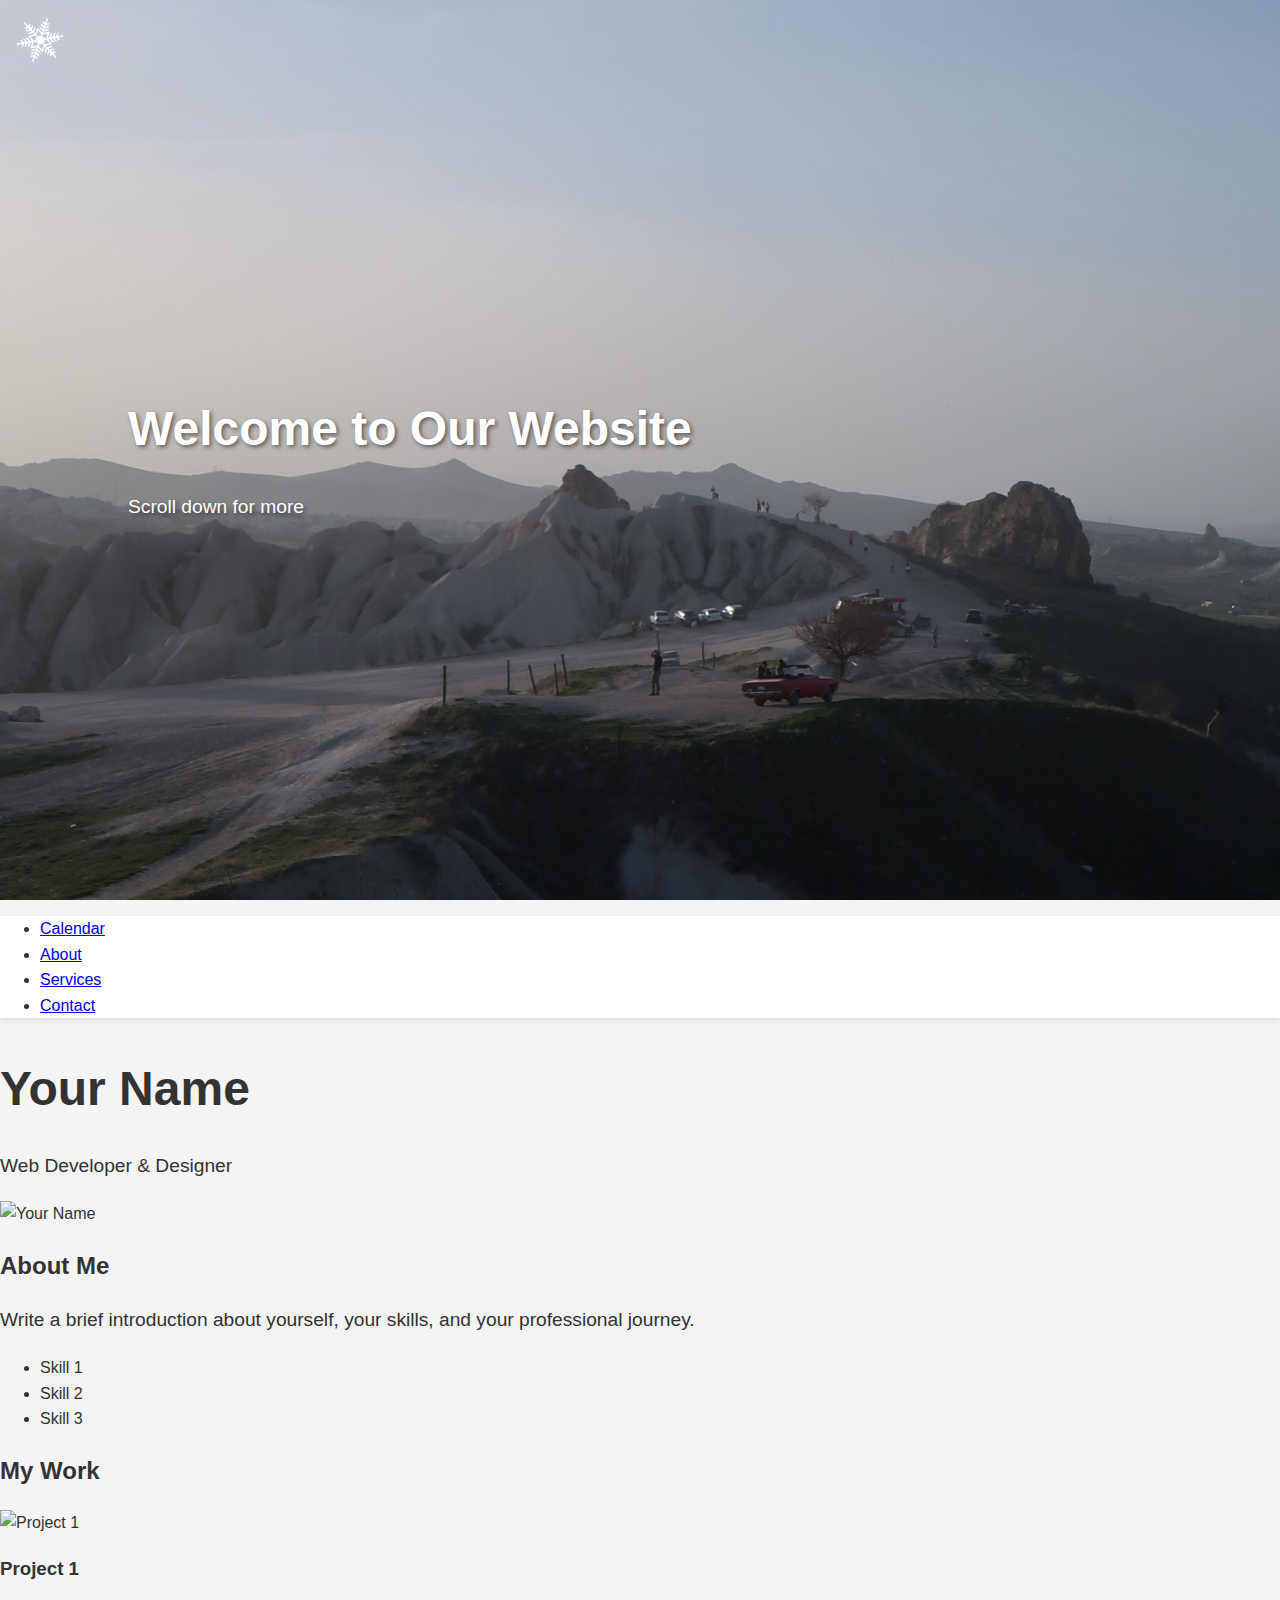
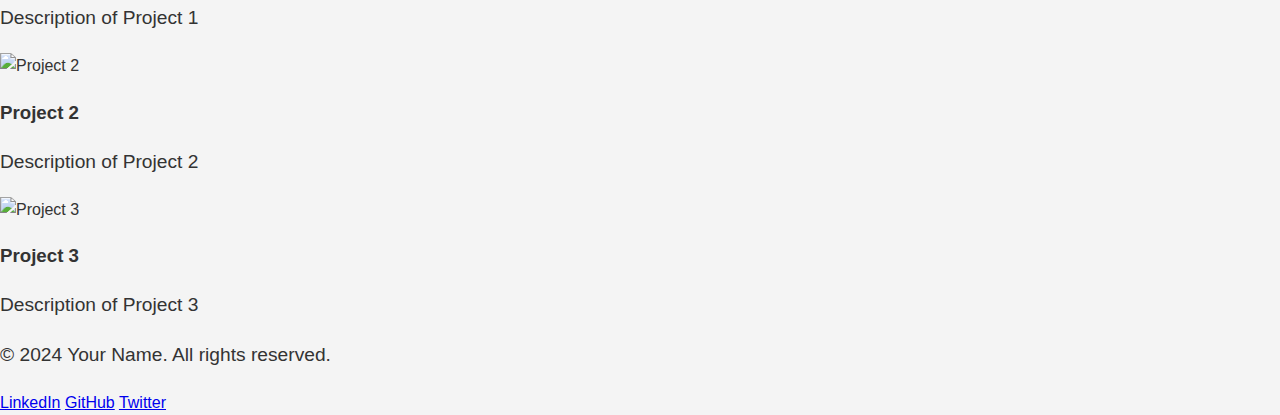
==== index.html @ 39140ca1 "Removing contact from index.html" ====
<!DOCTYPE html>
<html lang="en">
<head>
    <meta charset="UTF-8">
    <meta name="viewport" content="width=device-width, initial-scale=1.0">
    <link rel='stylesheet' href='portfolio.css'>
   
</head>
<body>

    <div class="parallax">
        <div class="title">
            <img src="IMG_2179.jpg" alt="Your Name">

            <div class="text-overlay">
                <h1>Welcome to Our Website</h1>
                <p>Scroll down for more</p>
            </div>
        </div>
    </div>
    <header>
        <div class="menu" id="menuToggle">
            <img src="newsnowflake.png" alt="Menu">
        </div>
        <nav class="nav-menu" id="navMenu">
            <ul>
                <li><a href="#calendar">Calendar</a></li>
                <li><a href="#about">About</a></li>
                <li><a href="#services">Services</a></li>
                <li><a href="#contact">Contact</a></li>
            </ul>
        </nav>
    </header>

    <main>
        <section id="home">
            <h1>Your Name</h1>
            <p>Web Developer & Designer</p>
            <img src="your-image.jpg" alt="Your Name">
        </section>

        <section id="about">
            <h2>About Me</h2>
            <p>Write a brief introduction about yourself, your skills, and your professional journey.</p>
            <ul>
                <li>Skill 1</li>
                <li>Skill 2</li>
                <li>Skill 3</li>
            </ul>
        </section>

        <section id="portfolio">
            <h2>My Work</h2>
            <div class="project">
                <img src="project1.jpg" alt="Project 1">
                <h3>Project 1</h3>
                <p>Description of Project 1</p>
            </div>
            <div class="project">
                <img src="project2.jpg" alt="Project 2">
                <h3>Project 2</h3>
                <p>Description of Project 2</p>
            </div>
            <div class="project">
                <img src="project3.jpg" alt="Project 3">
                <h3>Project 3</h3>
                <p>Description of Project 3</p>
            </div>
        </section>

       
    </main>

    <footer>
        <p>&copy; 2024 Your Name. All rights reserved.</p>
        <div class="social-links">
            <a href="#" target="_blank">LinkedIn</a>
            <a href="#" target="_blank">GitHub</a>
            <a href="#" target="_blank">Twitter</a>
        </div>
    </footer>

    <script>
      <script src="./portfolio.js"></script>
    </script>
</body>
</html>
---- portfolio.css ----
body {
    font-family: 'Raleway', sans-serif;
    line-height: 1.6;
    color: #333;
    background-color: #f4f4f4;
}

body, html {
    height: 100%;
    margin: 0;
    font-family: Arial, sans-serif;
}
{
    box-sizing: border-box;
}

.parallax {
    height: 100vh;
    overflow: hidden;
    position: relative;
}

.title {
    position: relative;
    height: 100%;
    width: 100%;
}

.title img {
    width: 100%;
    height: 100%;
    object-fit: cover;
    position: absolute;
    top: 0;
    left: 0;
}

.text-overlay {
    position: absolute;
    top: 50%;
    left: 10%;
    transform: translateY(-50%);
    color: white;
    text-shadow: 2px 2px 4px rgba(0,0,0,0.5);
    z-index: 1;
}

h1 {
    font-size: 3em;
    margin-bottom: 0.5em;
}

p {
    font-size: 1.2em;
}

.content {
    height: 1000px;
    background-color: #f4f4f4;
    padding: 20px;
}
.container {
    max-width: 1200px;
    margin: 0 auto;
    padding: 0 10px;
}

header {
    background-color: #fff;
    box-shadow: 0 2px 5px rgba(0,0,0,0.1);
}

.menu {
    width: 24px;
    height: 24px;
    position: absolute;
    top: 10px;
    left: 10px;  /* Change right: 10px to left: 10px */
    transition: transform 0.3s ease;
    cursor: pointer;
    z-index: 1001;
}


.menu:hover {
    transform: rotate(20deg);  /* Fixed syntax error */
}

.menu img {
    width: 60px;        /* Fixed from 1000% to 100% */
    height: 60px;       /* Fixed from 90px to 100% */
    object-fit: contain;
}

nav-menu {
    position: fixed;
    top: 0;
    width: 100%;
    left: -100%;
    
    height: 100vh;
    background-color: rgba(51, 51, 51, 0.9);
    transition: left 0.3s ease-in-out;
    z-index: 1000;


nav-menu.active {
    left: 0;  /* Change right: 0 to left: 0 */
}


.nav-menu ul {
    padding: 50px 0 0 0;
    list-style: none;
    margin: 0;
}

.nav-menu ul li {
    padding: 10px 40px;
}

.nav-menu ul li a {
    color: white;
    text-decoration: none;
    font-size: 18px;
}

.hero {
    text-align: center;
    padding: 50px 0;
}

.portfolio-grid {
    display: grid;
    grid-template-columns: 1fr;
    gap: 10px;
}

.portfolio-item img {
    width: 100%;
    height: auto;
}

@media screen and (min-width: 769px) and (max-width: 1024px) {
    h1 {
        font-size: 2em;
    }

    .portfolio-grid {
        grid-template-columns: repeat(2, 1fr);
    }

    .text-overlay {
        left: 5%;
         width: 90%;
        text-align: center;
    }
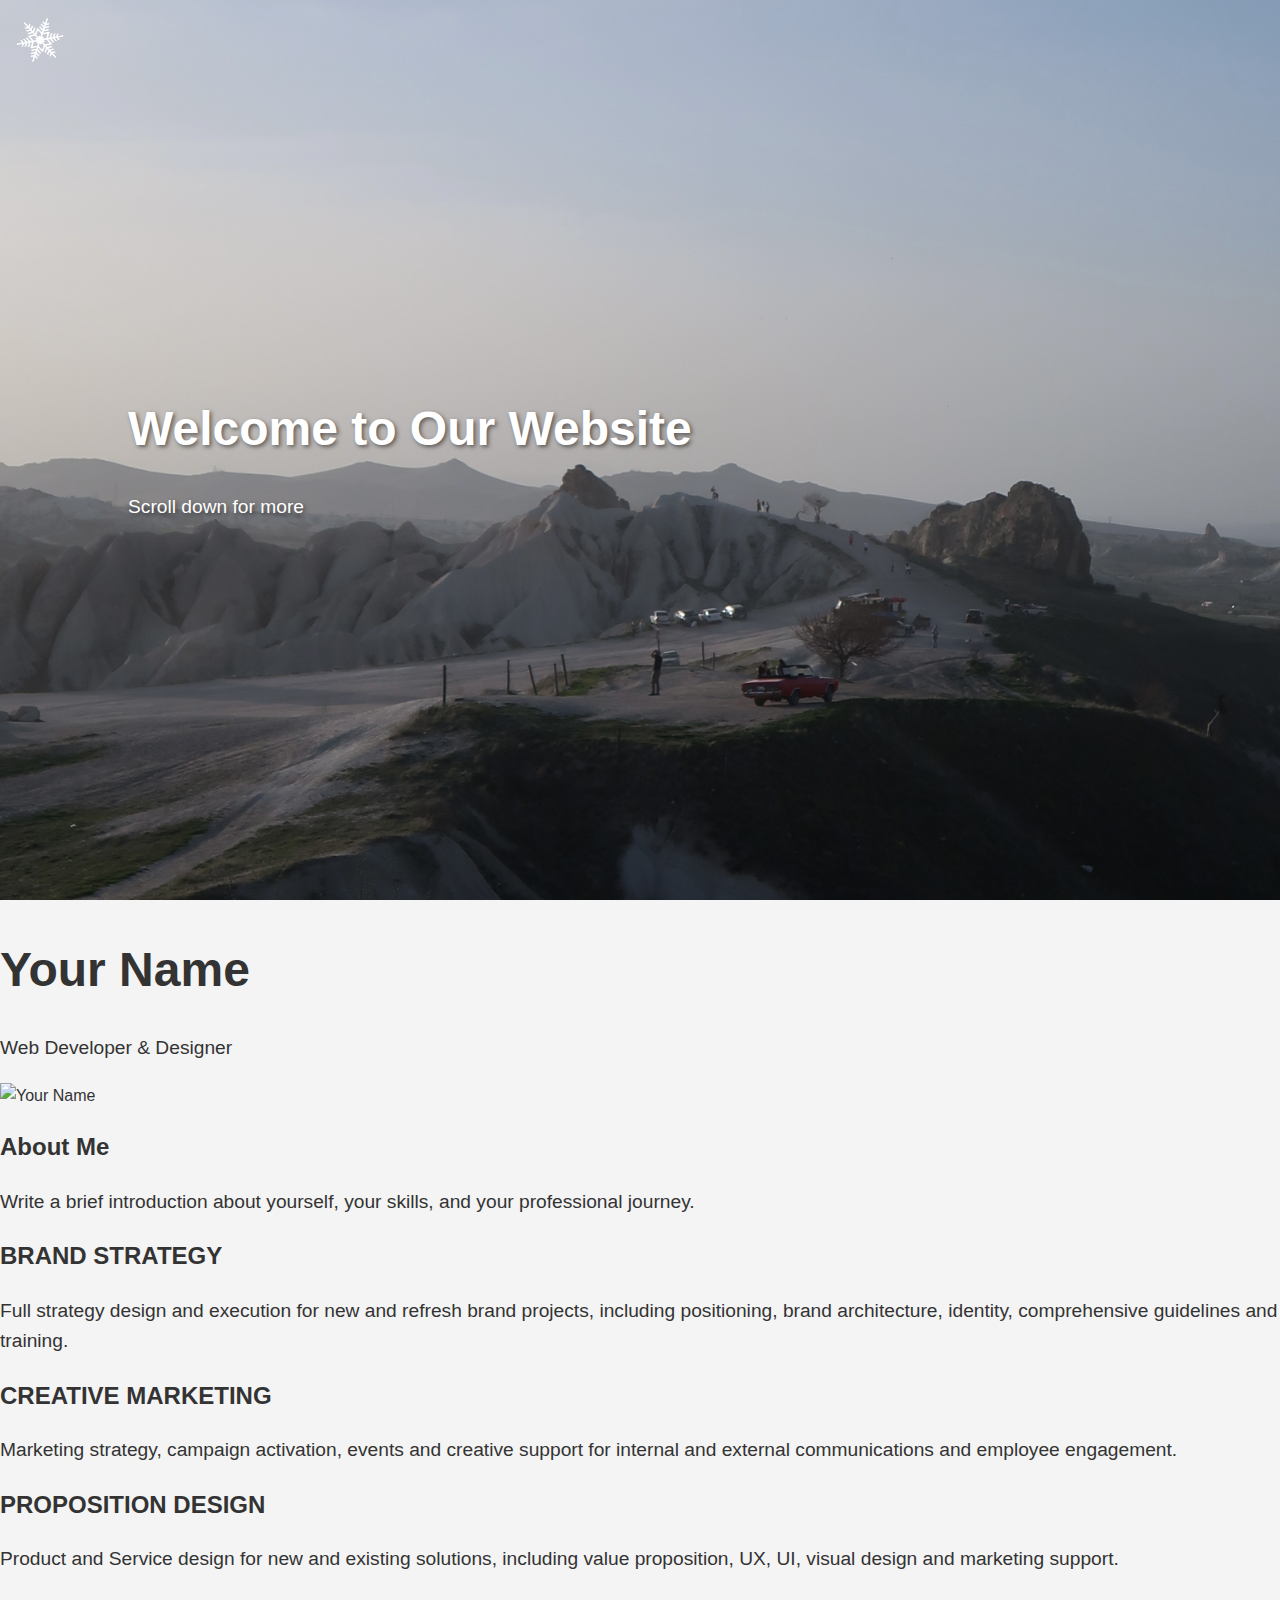
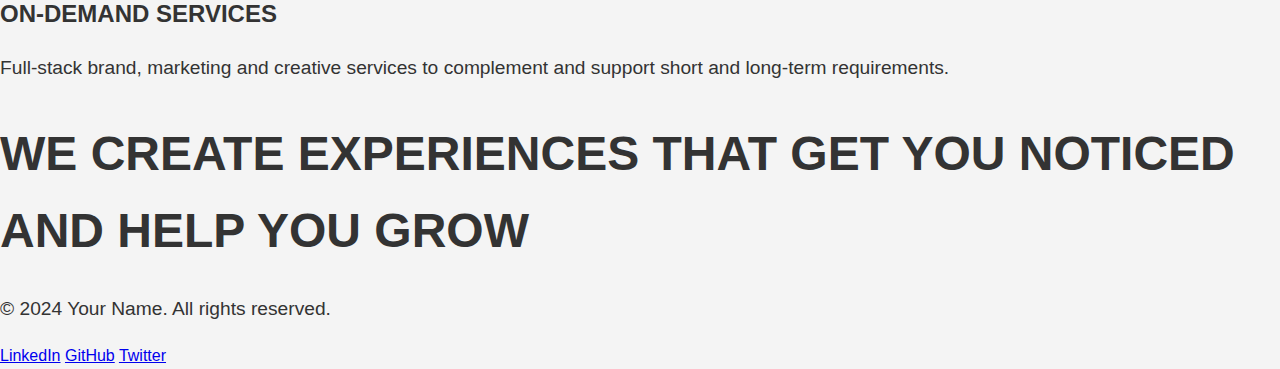
==== commit 24ab5dbe: "Update index.html" ====
--- a/index.html
+++ b/index.html
@@ -19,7 +19,7 @@
         </div>
     </div>
     <header>
-        <div class="menu" id="menuToggle">
+       <div class="menu" id="menuToggle">
             <img src="newsnowflake.png" alt="Menu">
         </div>
         <nav class="nav-menu" id="navMenu">
@@ -42,31 +42,40 @@
         <section id="about">
             <h2>About Me</h2>
             <p>Write a brief introduction about yourself, your skills, and your professional journey.</p>
-            <ul>
-                <li>Skill 1</li>
-                <li>Skill 2</li>
-                <li>Skill 3</li>
-            </ul>
-        </section>
+         </section>
 
-        <section id="portfolio">
-            <h2>My Work</h2>
-            <div class="project">
-                <img src="project1.jpg" alt="Project 1">
-                <h3>Project 1</h3>
-                <p>Description of Project 1</p>
-            </div>
-            <div class="project">
-                <img src="project2.jpg" alt="Project 2">
-                <h3>Project 2</h3>
-                <p>Description of Project 2</p>
-            </div>
-            <div class="project">
-                <img src="project3.jpg" alt="Project 3">
-                <h3>Project 3</h3>
-                <p>Description of Project 3</p>
-            </div>
-        </section>
+        
+        
+        
+        
+        <!-- Services Section -->
+<section class="services-container">
+    <div class="service">
+        <h2>BRAND STRATEGY</h2>
+        <p>Full strategy design and execution for new and refresh brand projects, including positioning, brand architecture, identity, comprehensive guidelines and training.</p>
+    </div>
+
+    <div class="service">
+        <h2>CREATIVE MARKETING</h2>
+        <p>Marketing strategy, campaign activation, events and creative support for internal and external communications and employee engagement.</p>
+    </div>
+
+    <div class="service">
+        <h2>PROPOSITION DESIGN</h2>
+        <p>Product and Service design for new and existing solutions, including value proposition, UX, UI, visual design and marketing support.</p>
+    </div>
+
+    <div class="service">
+        <h2>ON-DEMAND SERVICES</h2>
+        <p>Full-stack brand, marketing and creative services to complement and support short and long-term requirements.</p>
+    </div>
+</section>
+
+<!-- Tagline Section -->
+<section class="tagline">
+    <h1>WE CREATE EXPERIENCES THAT GET YOU NOTICED AND HELP YOU GROW</h1>
+</section>
+
 
        
     </main>
@@ -80,8 +89,8 @@
         </div>
     </footer>
 
-    <script>
+  
       <script src="./portfolio.js"></script>
-    </script>
+  
 </body>
 </html>
--- a/portfolio.css
+++ b/portfolio.css
@@ -56,7 +56,7 @@
 
 .content {
     height: 1000px;
-    background-color: #f4f4f4;
+    -color: #f4f4f4;
     padding: 20px;
 }
 .container {
@@ -66,21 +66,21 @@
 }
 
 header {
-    background-color: #fff;
+    -color: #fff;
     box-shadow: 0 2px 5px rgba(0,0,0,0.1);
 }
+
 
 .menu {
     width: 24px;
     height: 24px;
     position: absolute;
     top: 10px;
-    left: 10px;  /* Change right: 10px to left: 10px */
+    left: 10px;  /* Change from right: 10px to left: 10px */
     transition: transform 0.3s ease;
     cursor: pointer;
     z-index: 1001;
 }
-
 
 .menu:hover {
     transform: rotate(20deg);  /* Fixed syntax error */
@@ -92,35 +92,40 @@
     object-fit: contain;
 }
 
-nav-menu {
+
+.nav-menu {
     position: fixed;
     top: 0;
-    width: 100%;
-    left: -100%;
-    
+    left: -300px;  /* Change from right: -300px to left: -300px */
+    width: 300px;
     height: 100vh;
-    background-color: rgba(51, 51, 51, 0.9);
-    transition: left 0.3s ease-in-out;
+    background-color: rgba(251, 251, 251, 0.506);
+    transition: left 0.3s ease-in-out;  /* Change from right to left */
     z-index: 1000;
-
-
-nav-menu.active {
-    left: 0;  /* Change right: 0 to left: 0 */
-}
+}
+
+.nav-menu.active {
+    left: 0;  /* Change from right: 0 to left: 0 */
+}
+
+
 
 
 .nav-menu ul {
     padding: 50px 0 0 0;
     list-style: none;
-    margin: 0;
 }
 
 .nav-menu ul li {
-    padding: 10px 40px;
+    padding: 20px 40px;
 }
 
 .nav-menu ul li a {
-    color: white;
+    font-family:'Trebuchet MS', 'Lucida Sans Unicode', 'Lucida Grande', 'Lucida Sans', Arial, sans-serif;
+    font-size: xx-large;
+    font-stretch: expanded;
+    font-weight: bold;
+    color: rgb(87, 85, 85);
     text-decoration: none;
     font-size: 18px;
 }
@@ -155,3 +160,93 @@
          width: 90%;
         text-align: center;
     }
+
+
+
+    
+
+
+
+#contact {
+    background-color: #f4f4f4;
+    padding: 50px;
+    text-align: center;
+    font-family: Verdana;
+}
+
+#contact h2 {
+    color: #827070;
+    font-family: Verdana;
+    font-size: 2.5em;
+    margin-bottom: 20px;
+}
+
+#contactForm {
+    font-family: Verdana;
+    max-width: 600px;
+    margin: 0 auto;
+    display: flex;
+    flex-direction: column;
+    gap: 15px;
+}
+
+#contactForm label {
+    font-size: 1.2em;
+    text-align: left;
+    font-family: Verdana;
+}
+
+#contactForm input, #contactForm textarea {
+    font-family: Verdana;
+    padding: 10px;
+    font-size: 1em;
+    border: 1px solid #ccc;
+    border-radius: 5px;
+    width: 100%;
+}
+
+#contactForm button {
+    padding: 15px;
+    font-size: 1.2em;
+    font-family: Verdana;
+    background-color: #bcb2b2;
+    color: white;
+    border: none;
+    border-radius: 200px;
+    cursor: pointer;
+    transition: background-color 0.3s ease;
+}
+
+#contactForm button:hover {
+    background-color: #555;
+    font-family: Verdana;
+}
+
+@media screen and (max-width: 768px) {
+    #contact {
+        padding: 30px;
+    }
+
+    #contact h2 {
+        font-size: 2em;
+    }
+
+    #contactForm {
+        gap: 10px;
+    }
+
+    #contactForm label {
+        font-size: 1em;
+    }
+
+    #contactForm input, #contactForm textarea {
+        font-size: 0.9em;
+    }
+
+    #contactForm button {
+        font-size: 1em;
+        padding: 10px;
+    }
+
+    
+
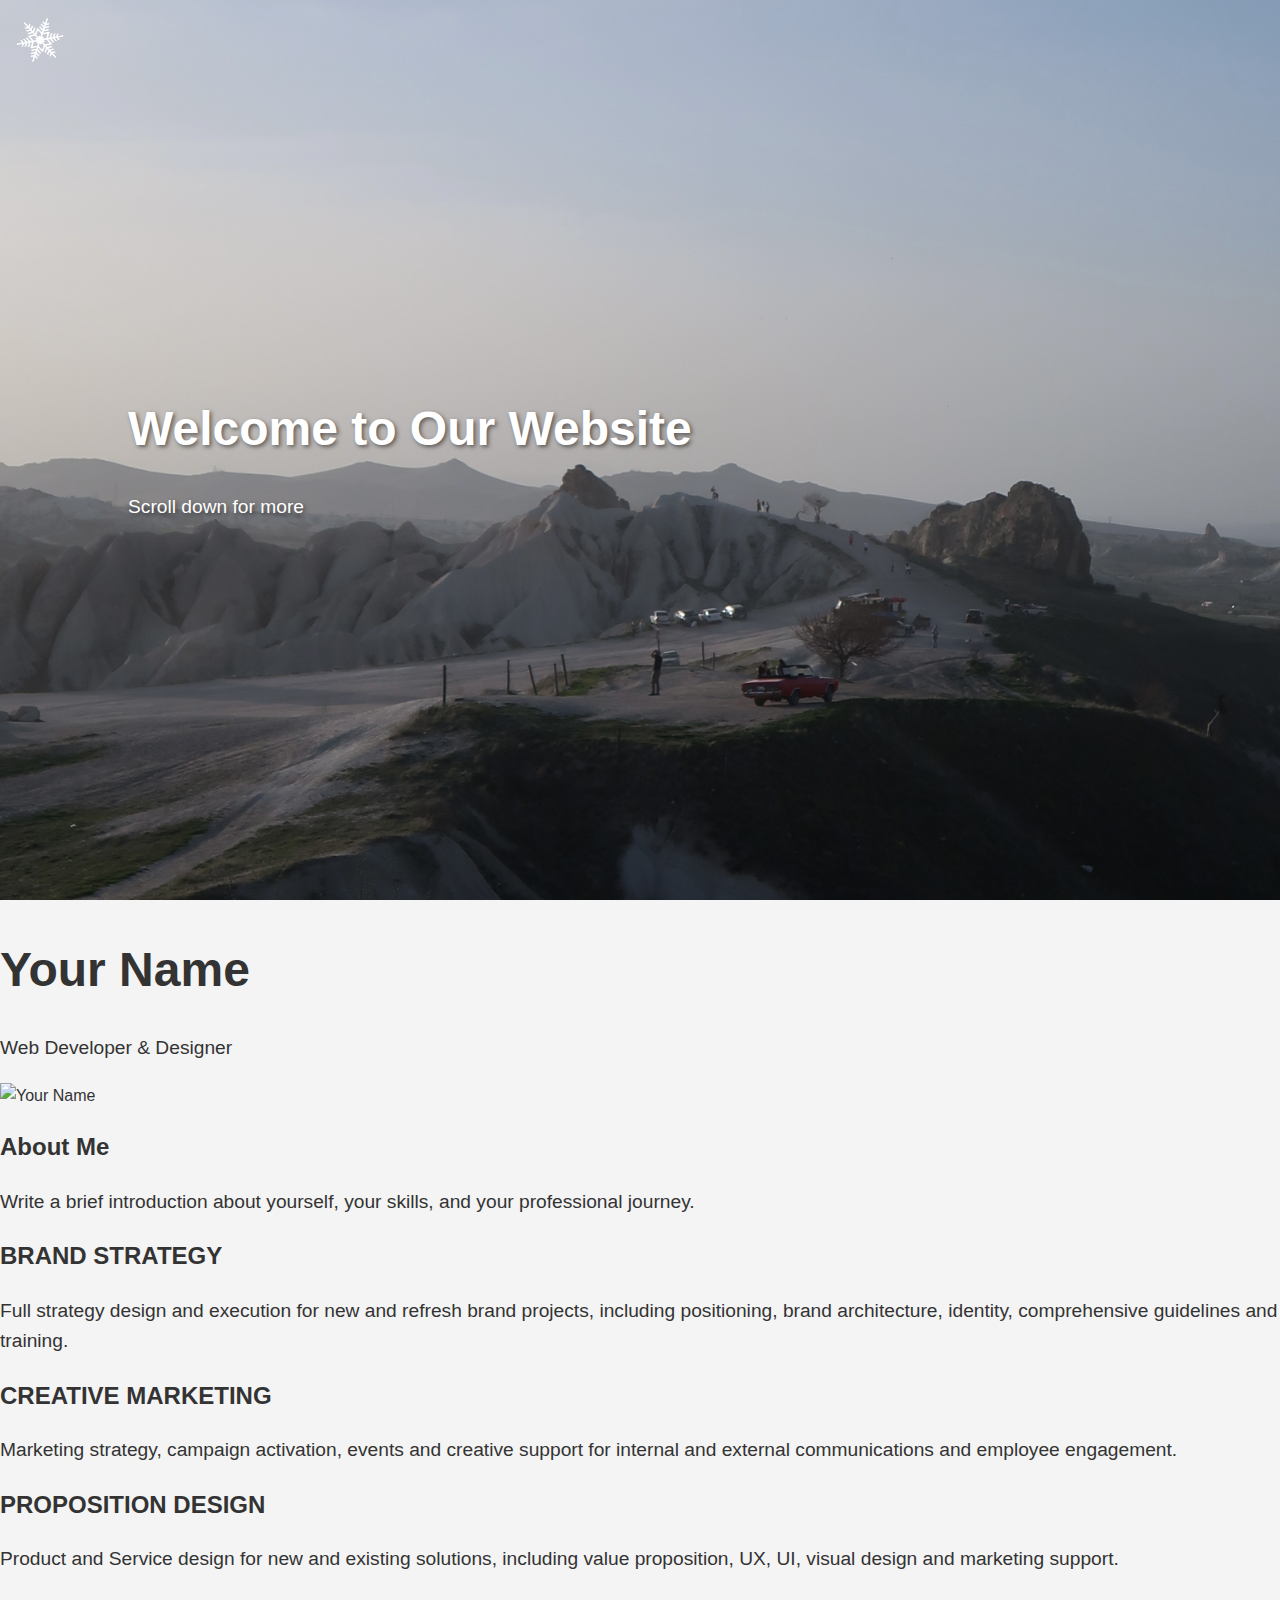
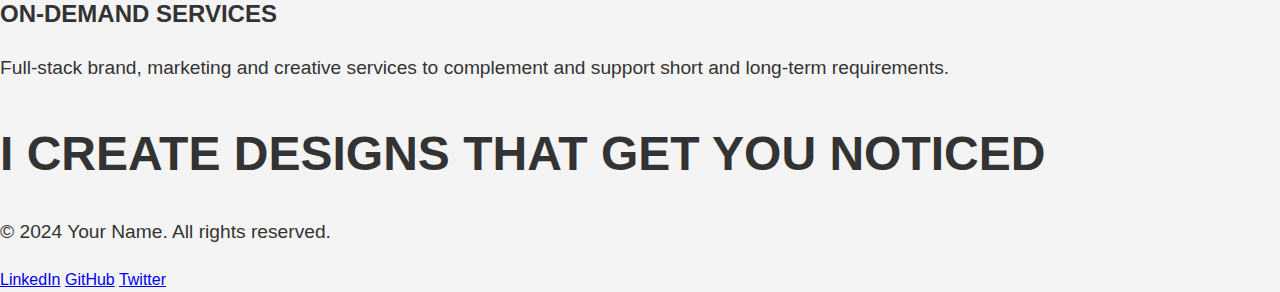
==== commit 80f29402: "Update tagline.html" ====
--- a/index.html
+++ b/index.html
@@ -73,7 +73,7 @@
 
 <!-- Tagline Section -->
 <section class="tagline">
-    <h1>WE CREATE EXPERIENCES THAT GET YOU NOTICED AND HELP YOU GROW</h1>
+    <h1>I CREATE DESIGNS THAT GET YOU NOTICED</h1>
 </section>
 
 
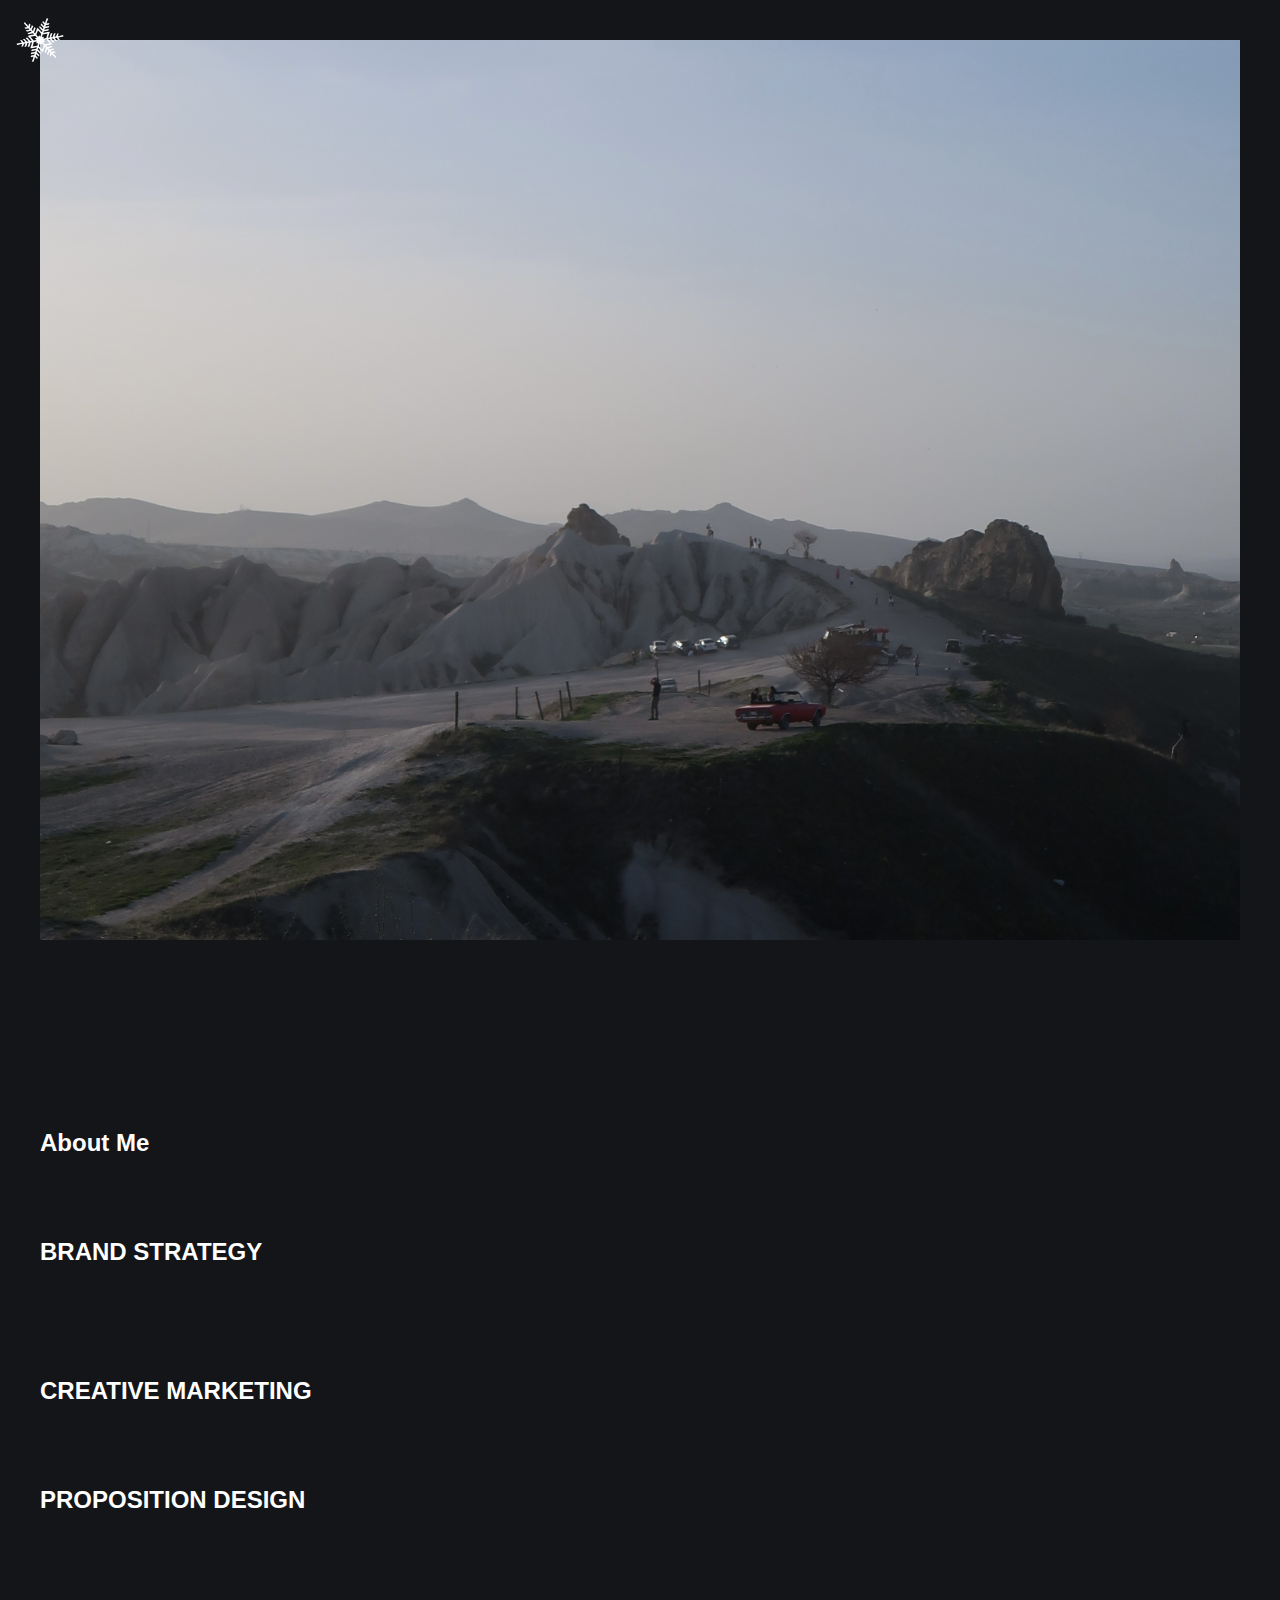
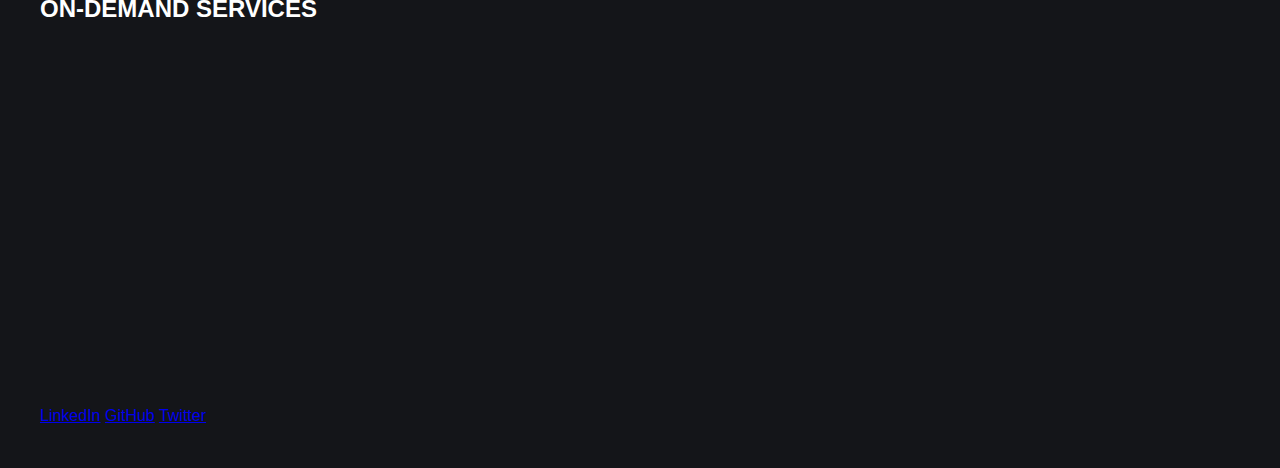
==== commit 49aac319: "Update index.html" ====
--- a/index.html
+++ b/index.html
@@ -13,8 +13,8 @@
             <img src="IMG_2179.jpg" alt="Your Name">
 
             <div class="text-overlay">
-                <h1>Welcome to Our Website</h1>
-                <p>Scroll down for more</p>
+                <h1>Welcome to my Portfolio</h1>
+               
             </div>
         </div>
     </div>
@@ -35,8 +35,7 @@
     <main>
         <section id="home">
             <h1>Your Name</h1>
-            <p>Web Developer & Designer</p>
-            <img src="your-image.jpg" alt="Your Name">
+            <p>Aspiring Web Developer & Designer</p>
         </section>
 
         <section id="about">
@@ -72,9 +71,14 @@
 </section>
 
 <!-- Tagline Section -->
+
+<br>
+<br>
 <section class="tagline">
     <h1>I CREATE DESIGNS THAT GET YOU NOTICED</h1>
 </section>
+<br>
+<br>
 
 
        
--- a/portfolio.css
+++ b/portfolio.css
@@ -1,30 +1,41 @@
 body {
     font-family: 'Raleway', sans-serif;
     line-height: 1.6;
-    color: #333;
-    background-color: #f4f4f4;
-}
-
-body, html {
-    height: 100%;
-    margin: 0;
-    font-family: Arial, sans-serif;
-}
-{
+    color: #ffffff;
+    background-color: #141519;
+    margin: 40px;
+    padding: 0;
+}
+
+
+html {
+  
+        scroll-behavior: smooth;
+}
+* {
     box-sizing: border-box;
 }
+
 
 .parallax {
     height: 100vh;
     overflow: hidden;
     position: relative;
+    background-attachment: fixed;
+    background-position: center;
+    background-repeat: no-repeat;
+    background-size: cover;
 }
 
 .title {
     position: relative;
     height: 100%;
     width: 100%;
-}
+    display: flex;
+    align-items: center;
+    justify-content: center;
+}
+
 
 .title img {
     width: 100%;
@@ -48,15 +59,64 @@
 h1 {
     font-size: 3em;
     margin-bottom: 0.5em;
-}
+    animation: slideIn 1s ease-out;
+    opacity: 0;
+  transform: translateX(-100%);
+  transition: opacity 1s ease-out, transform 1s ease-out;
+}
+
 
 p {
     font-size: 1.2em;
-}
+    animation: fadeIn 1.5s ease-in;
+    opacity: 0;
+  transform: translateX(-100%);
+  transition: opacity 1s ease-out, transform 1s ease-out;
+}
+
+h1.animate, p.animate {
+    opacity: 1;
+    transform: translateX(0);
+  }
+  
+
+
+.tagline:hover {
+    animation: wiggle 0.5s ease-in-out infinite;
+  }
+  
+  @keyframes wiggle {
+    0%, 100% { transform: rotate(0deg); }
+    25% { transform: rotate(5deg); }
+    75% { transform: rotate(-5deg); }
+  }
+  
+@keyframes slideIn {
+    0% {
+      transform: translateX(-100%);
+      opacity: 0;
+    }
+    100% {
+      transform: translateX(0);
+      opacity: 1;
+    }
+  }
+  
+  @keyframes fadeIn {
+    0% {
+      opacity: 0;
+    }
+    100% {
+      opacity: 1;
+    }
+  }
+
+  
 
 .content {
     height: 1000px;
-    -color: #f4f4f4;
+    background-color: #f4f4f4;
+
     padding: 20px;
 }
 .container {
@@ -122,7 +182,6 @@
 
 .nav-menu ul li a {
     font-family:'Trebuchet MS', 'Lucida Sans Unicode', 'Lucida Grande', 'Lucida Sans', Arial, sans-serif;
-    font-size: xx-large;
     font-stretch: expanded;
     font-weight: bold;
     color: rgb(87, 85, 85);
@@ -175,7 +234,7 @@
 }
 
 #contact h2 {
-    color: #827070;
+    color: #ffffff;
     font-family: Verdana;
     font-size: 2.5em;
     margin-bottom: 20px;
@@ -247,6 +306,118 @@
         font-size: 1em;
         padding: 10px;
     }
-
+}
+
+
+
+.services-container {
+    display: grid;
+    grid-template-columns: repeat(auto-fit, minmax(250px, 1fr));
+    gap: 3rem;
+    padding: 6rem 4rem;
+    background-color: #141519;
+    color: white;
+    position: relative;
+    overflow: hidden;
+}
+
+.services-container::before {
+    content: '';
+    position: absolute;
+    top: -50%;
+    left: -50%;
+    width: 200%;
+    height: 200%;
+    background: radial-gradient(circle, rgba(255,255,255,0.1) 0%, rgba(255,255,255,0) 70%);
+    transform: rotate(45deg);
+    z-index: 1;
+}
+
+.service {
+    padding: 2rem;
+    text-align: center;
+    background-color: rgba(255,255,255,0.05);
+    border-radius: 10px;
+    transition: transform 0.3s ease, box-shadow 0.3s ease;
+    position: relative;
+    z-index: 2;
+}
+
+.service:hover {
+    transform: translateY(-10px);
+    box-shadow: 0 10px 20px rgba(0,0,0,0.2);
+}
+
+.service h2 {
+    font-family: 'Arial', sans-serif;
+    font-size: 1.8rem;
+    font-weight: bold;
+    text-transform: uppercase;
+    margin-bottom: 1.5rem;
+    letter-spacing: 2px;
+    position: relative;
+    padding-bottom: 1rem;
+}
+
+.service h2::after {
+    content: '';
+    position: absolute;
+    bottom: 0;
+    left: 50%;
+    transform: translateX(-50%);
+    width: 50px;
+    height: 3px;
+    background-color: #ffffff;
+}
+
+.service p {
+    font-size: 1.1rem;
+    line-height: 1.6;
+    opacity: 0.9;
+    margin-top: 1rem;
+}
+
+
+
+.tagline {
+    display: flex;
+    justify-content: center;
+    align-items: center;
+    text-align: center;
+    background-color: #141519;
+    color: white;
+    padding: 90px 20px;
+    margin: 20px;
+    height: 100vh;
+    width: 100%;
+    position: absolute;
+    top: 0;
+    left: 0;
+}
+
+.tagline h1 {
+    font-size: 3rem;
+    font-weight: bold;
+    text-transform: uppercase;
+    max-width: 800px;
+    margin: 0 auto;
+    line-height: 1.2;
+}
+
+@media (max-width: 768px) {
+    .tagline h1 {
+        font-size: 2rem;
+    }
+}
+
+
+@media (max-width: 768px) {
+    .services-container {
+        grid-template-columns: 1fr;
+        gap: 1rem;
+    }
     
-
+    .tagline h1 {
+        font-size: 2.5rem;
+    }
+}
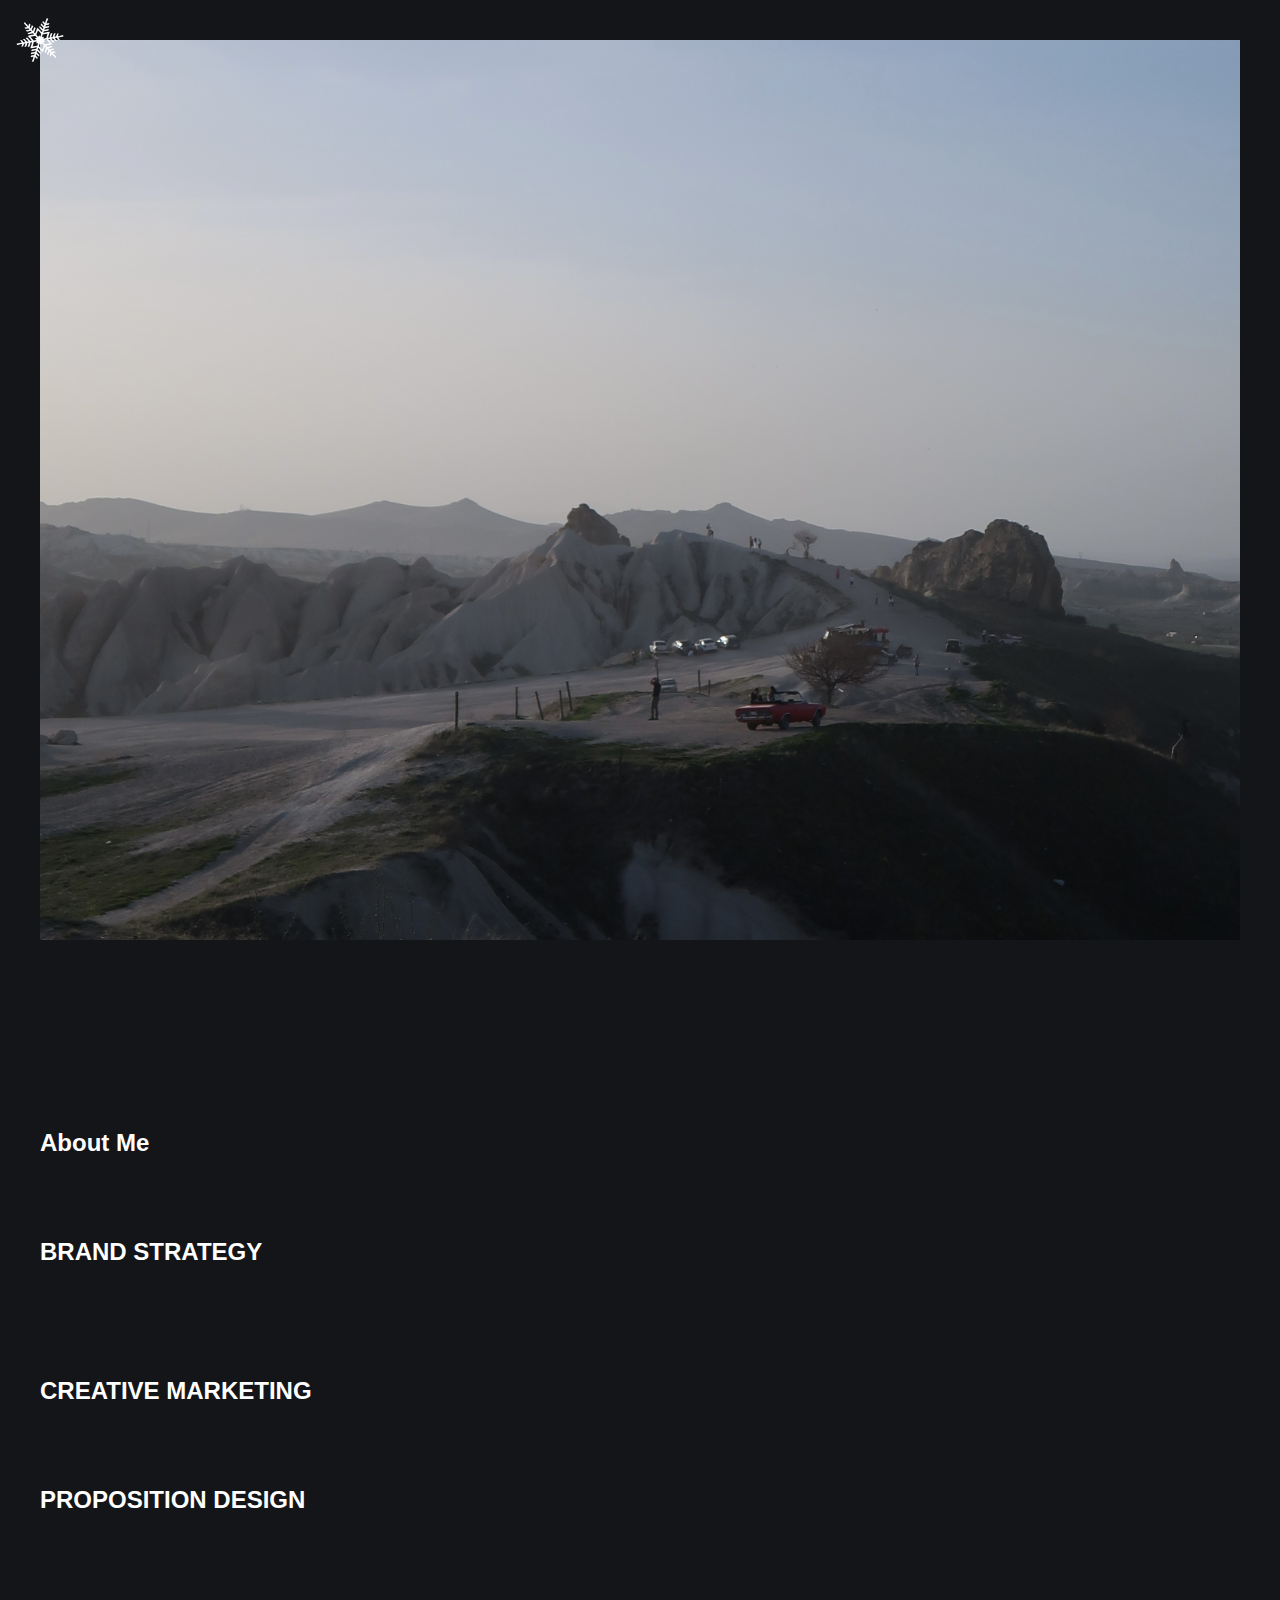
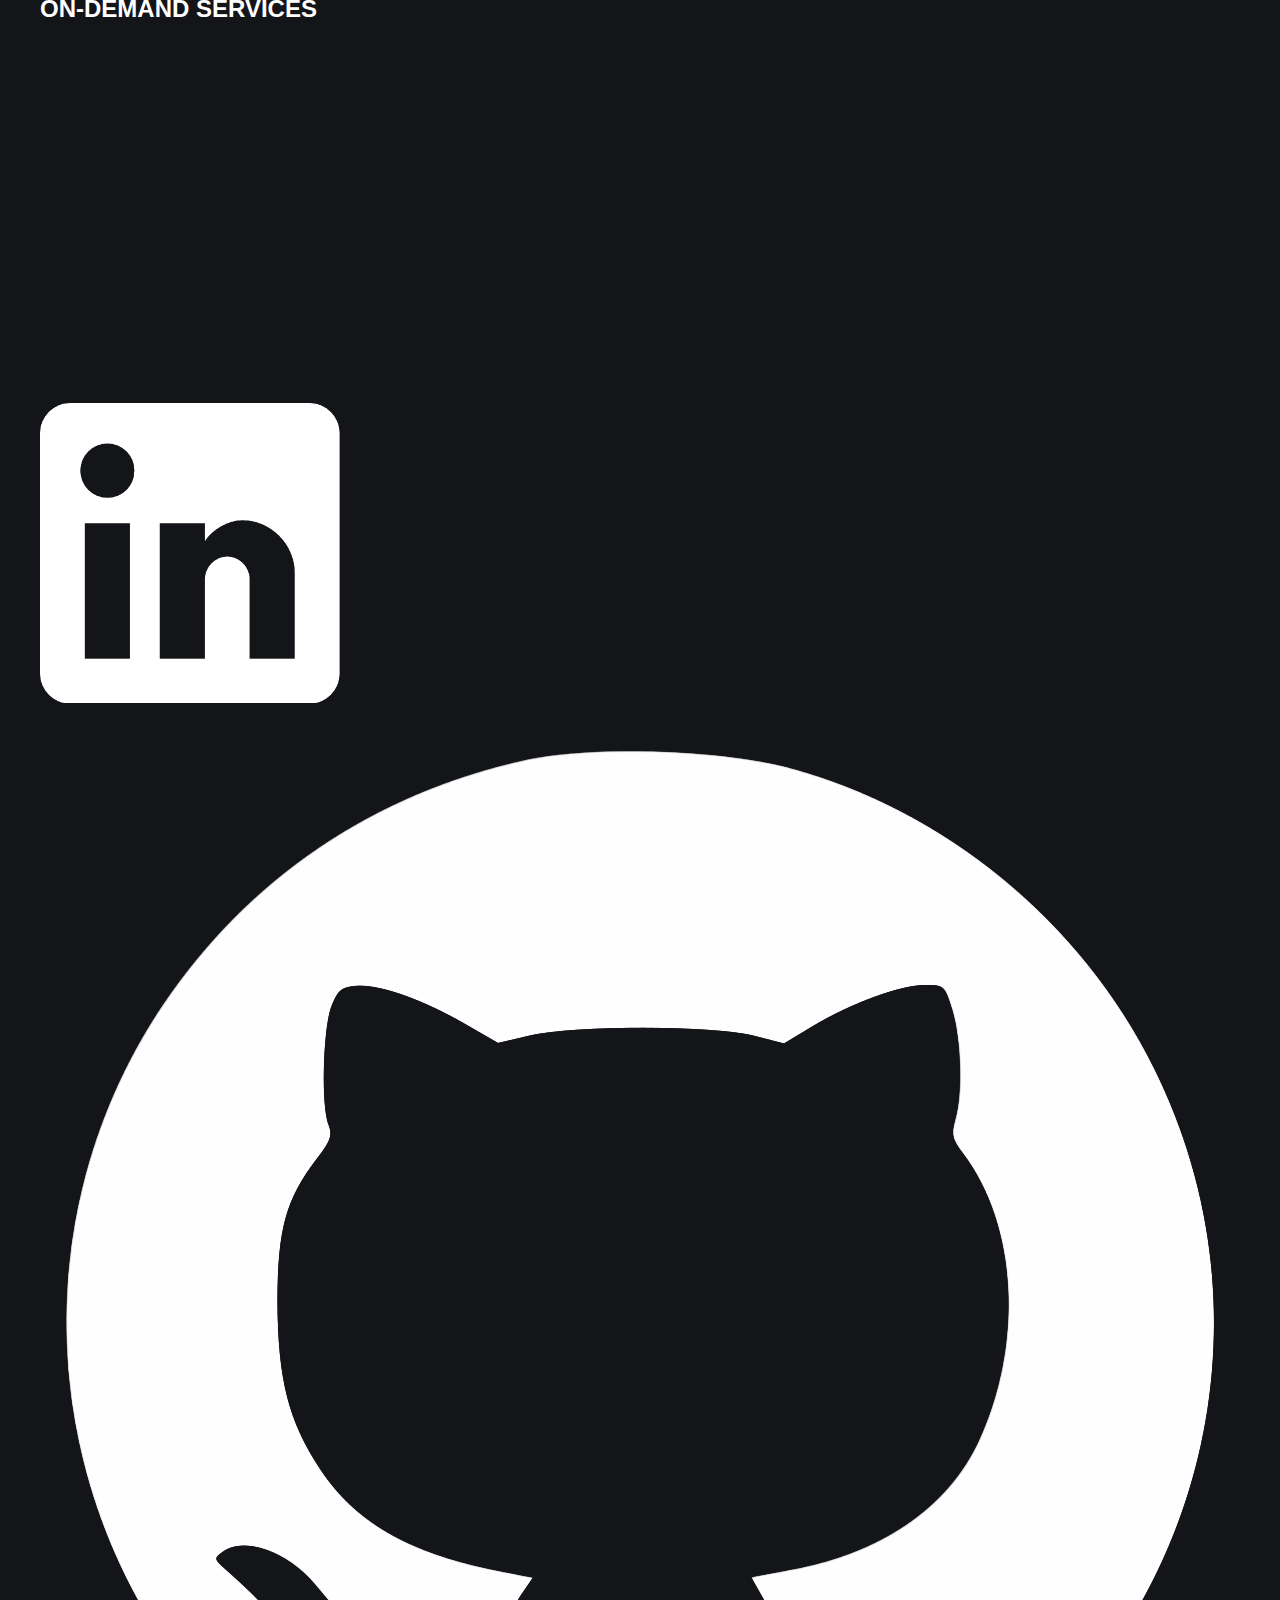
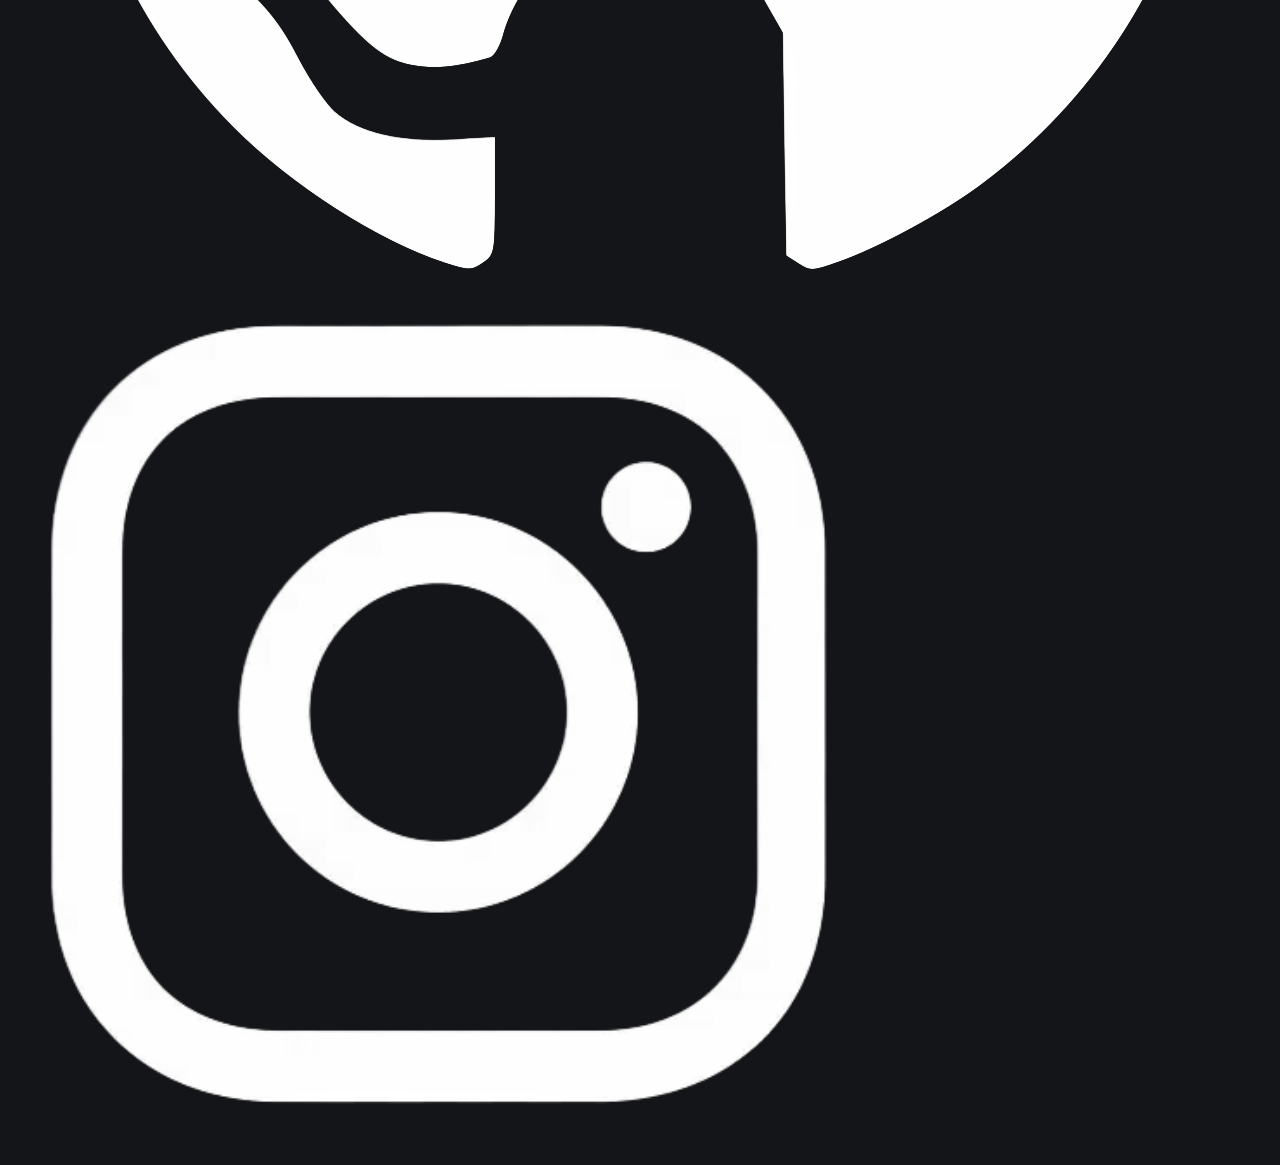
==== commit 68411f5c: "cursor.html" ====
--- a/index.html
+++ b/index.html
@@ -80,18 +80,25 @@
 <br>
 <br>
 
+<div class="cursor" id="cursor"></div>
 
        
     </main>
+<footer>
+    <p>&copy; 2024 Your Name. All rights reserved.</p>
+    <div class="social-links">
+        <a href="linkedin.com/in/nia-durna-6947a9235" target="_blank">
+            <img src="LI.png" alt="LinkedIn" class="social-icon">
+        </a>
+        <a href="https://github.com/niaaled" target="_blank">
+            <img src="github.png" alt="GitHub" class="social-icon">
+        </a>
+        <a href="https://www.instagram.com/niaalexandraa/?hl=fi" target="_blank">
+            <img src="instagram.png" alt="Instagram" class="social-icon">
+        </a>
+    </div>
+</footer>
 
-    <footer>
-        <p>&copy; 2024 Your Name. All rights reserved.</p>
-        <div class="social-links">
-            <a href="#" target="_blank">LinkedIn</a>
-            <a href="#" target="_blank">GitHub</a>
-            <a href="#" target="_blank">Twitter</a>
-        </div>
-    </footer>
 
   
       <script src="./portfolio.js"></script>
--- a/portfolio.css
+++ b/portfolio.css
@@ -52,14 +52,16 @@
     left: 10%;
     transform: translateY(-50%);
     color: white;
-    text-shadow: 2px 2px 4px rgba(0,0,0,0.5);
+    font-style: italic;
     z-index: 1;
 }
+
 
 h1 {
     font-size: 3em;
     margin-bottom: 0.5em;
     animation: slideIn 1s ease-out;
+    animation-fill-mode: forwards;
     opacity: 0;
   transform: translateX(-100%);
   transition: opacity 1s ease-out, transform 1s ease-out;
@@ -68,7 +70,8 @@
 
 p {
     font-size: 1.2em;
-    animation: fadeIn 1.5s ease-in;
+    animation: slideIn 1s ease-out;
+    animation-fill-mode: forwards;
     opacity: 0;
   transform: translateX(-100%);
   transition: opacity 1s ease-out, transform 1s ease-out;
@@ -421,3 +424,55 @@
         font-size: 2.5rem;
     }
 }
+
+    footer {
+    padding: 2rem;
+    text-align: center;
+    background-color: #141519;
+    color: white;
+}
+
+.social-links {
+    display: flex;
+    justify-content: center;
+    align-items: center;
+    gap: 2rem;
+    padding: 20px 0;
+}
+
+.social-links img {
+    width: 24px;
+    height: 24px;
+    object-fit: contain;
+    transition: transform 0.3s ease;
+}
+
+.social-links img:hover {
+    transform: translateY(-3px);
+}
+
+footer {
+    position: fixed;
+    bottom: 0;
+    width: 100%;
+    background-color: #141519;
+    padding: 1rem;
+    text-align: center;
+}
+
+
+.social-icon {
+    width: 4px;
+    height: 4px;
+    transition: transform 0.3s ease;
+}
+
+.social-icon:hover {
+    transform: translateY(-3px);
+}
+
+.social-links a {
+    color: white;
+    text-decoration: none;
+}
+
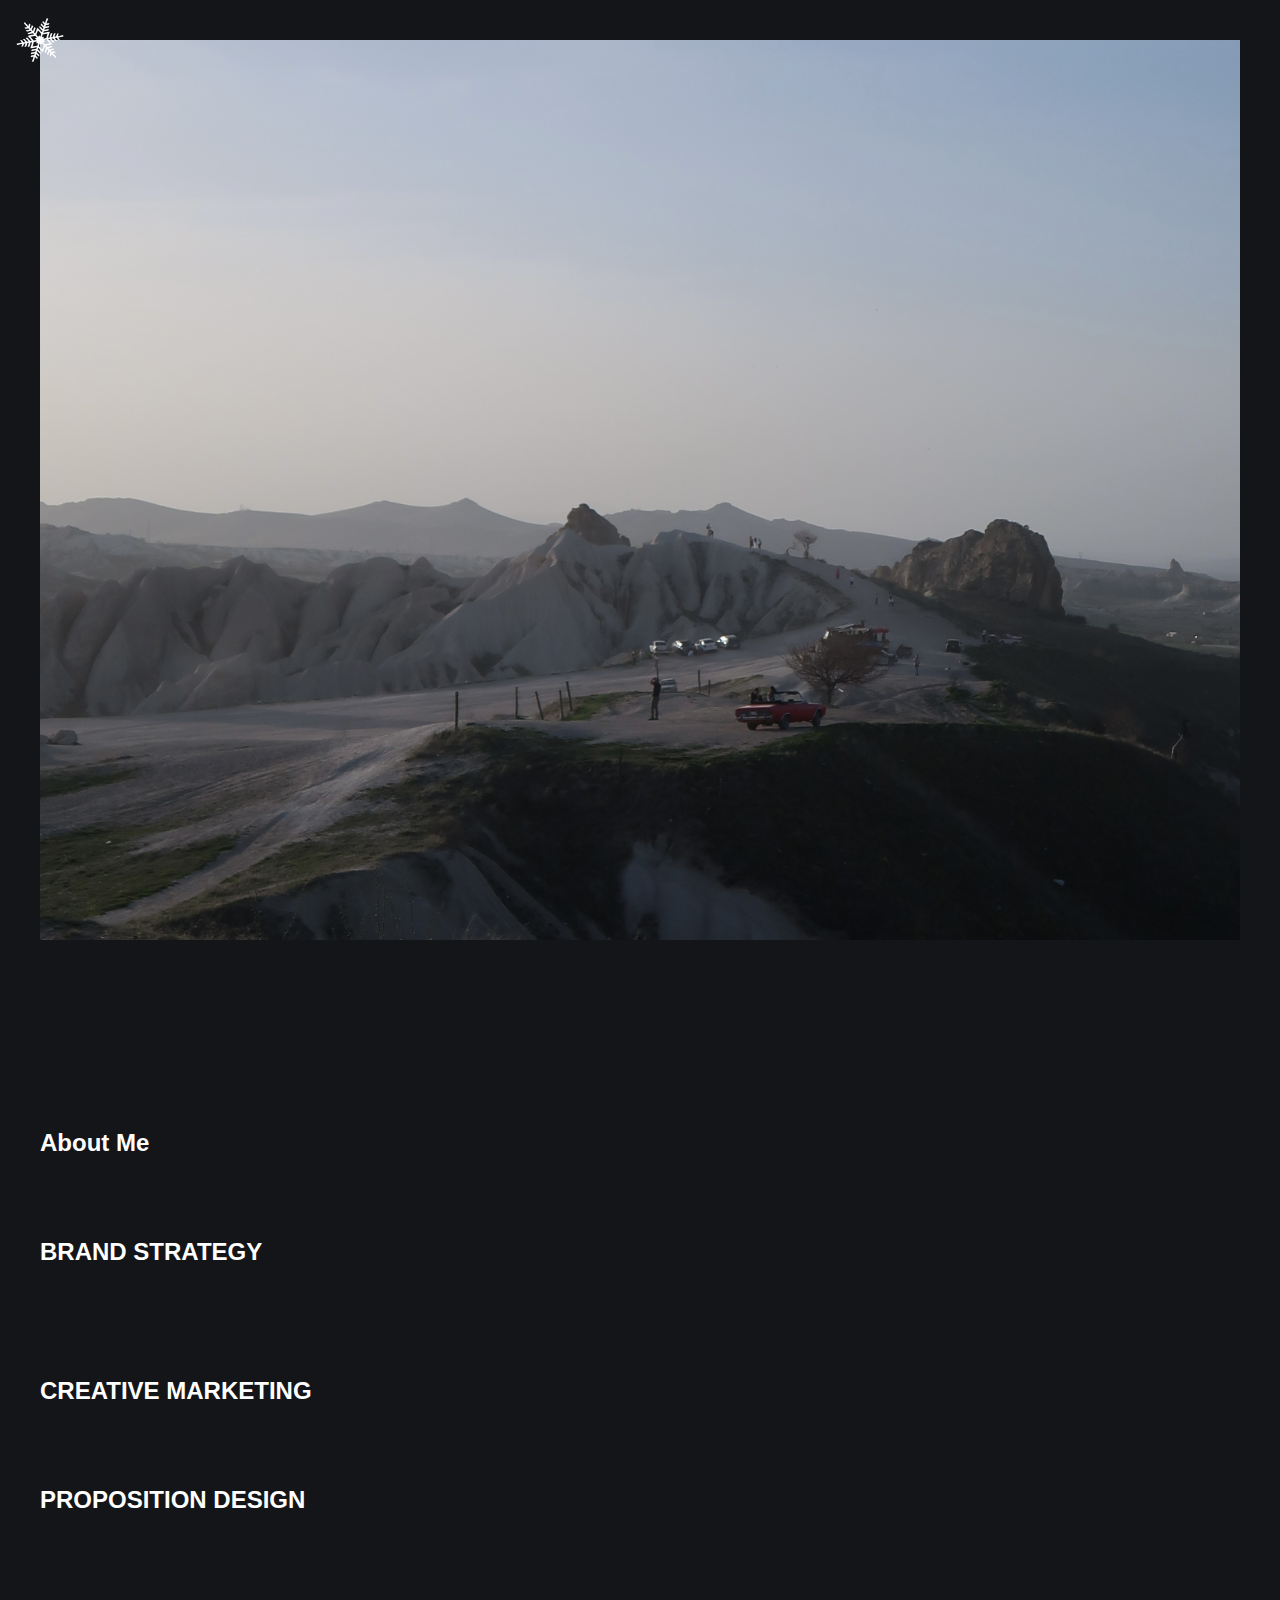
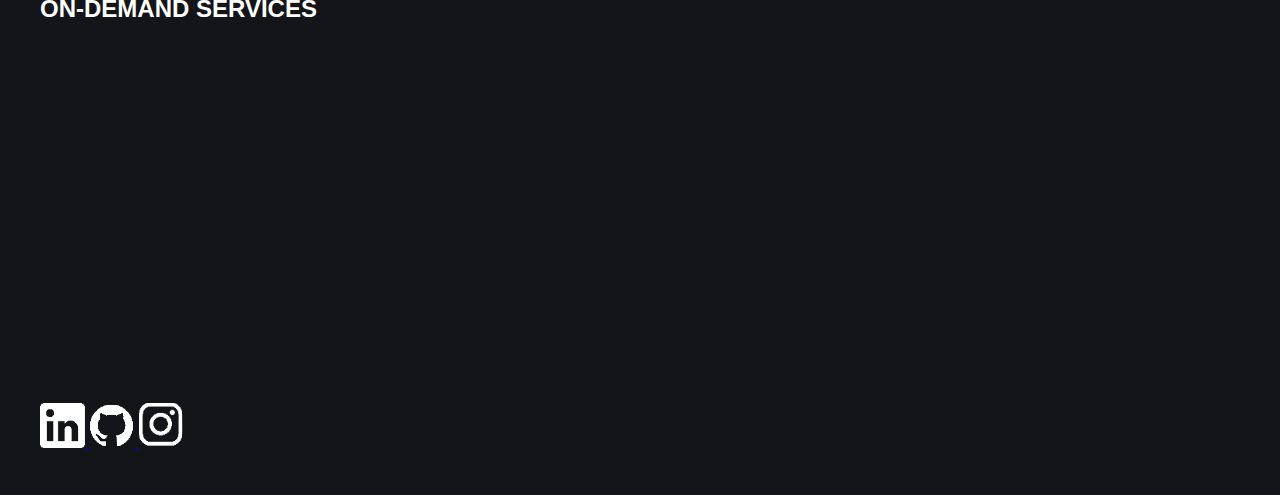
==== commit d84f1314: "Update somet logo.html" ====
--- a/index.html
+++ b/index.html
@@ -87,7 +87,7 @@
 <footer>
     <p>&copy; 2024 Your Name. All rights reserved.</p>
     <div class="social-links">
-        <a href="linkedin.com/in/nia-durna-6947a9235" target="_blank">
+        <a href="https://linkedin.com/in/nia-durna-6947a9235" target="_blank">
             <img src="LI.png" alt="LinkedIn" class="social-icon">
         </a>
         <a href="https://github.com/niaaled" target="_blank">
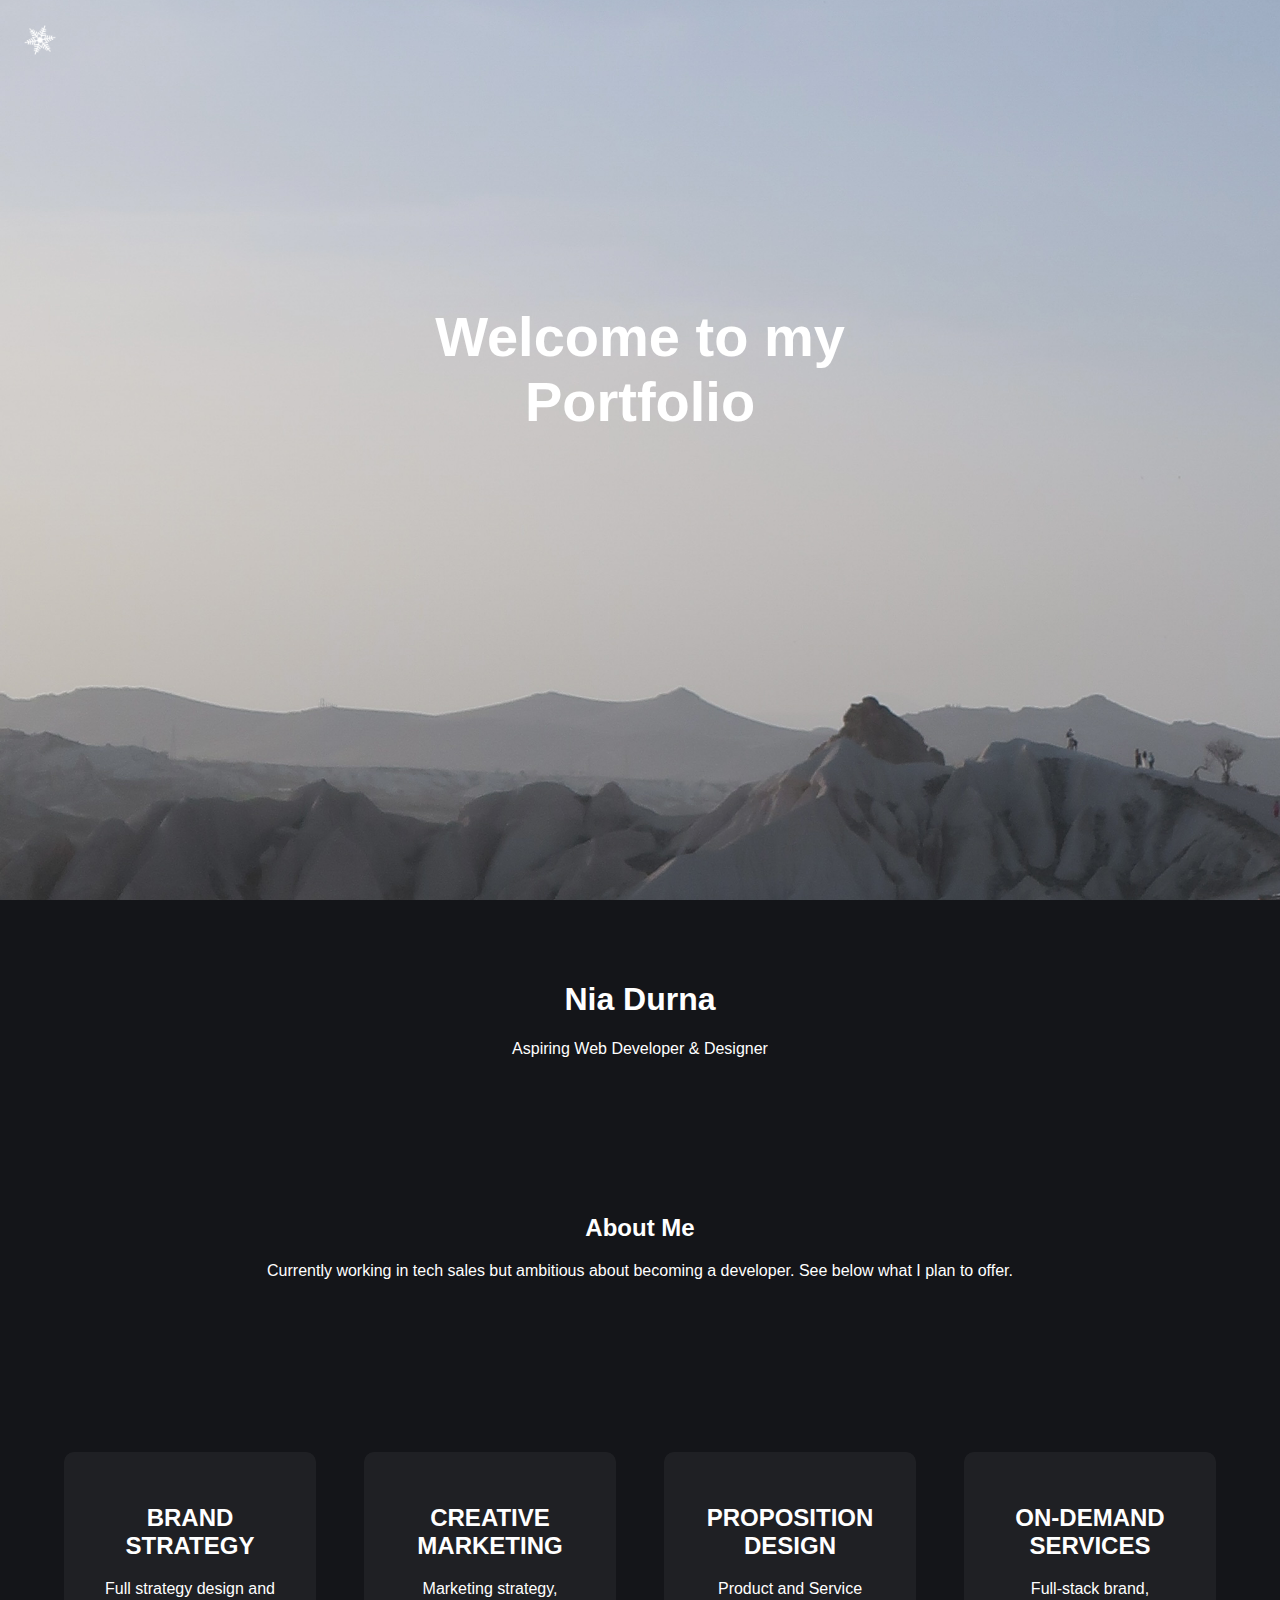
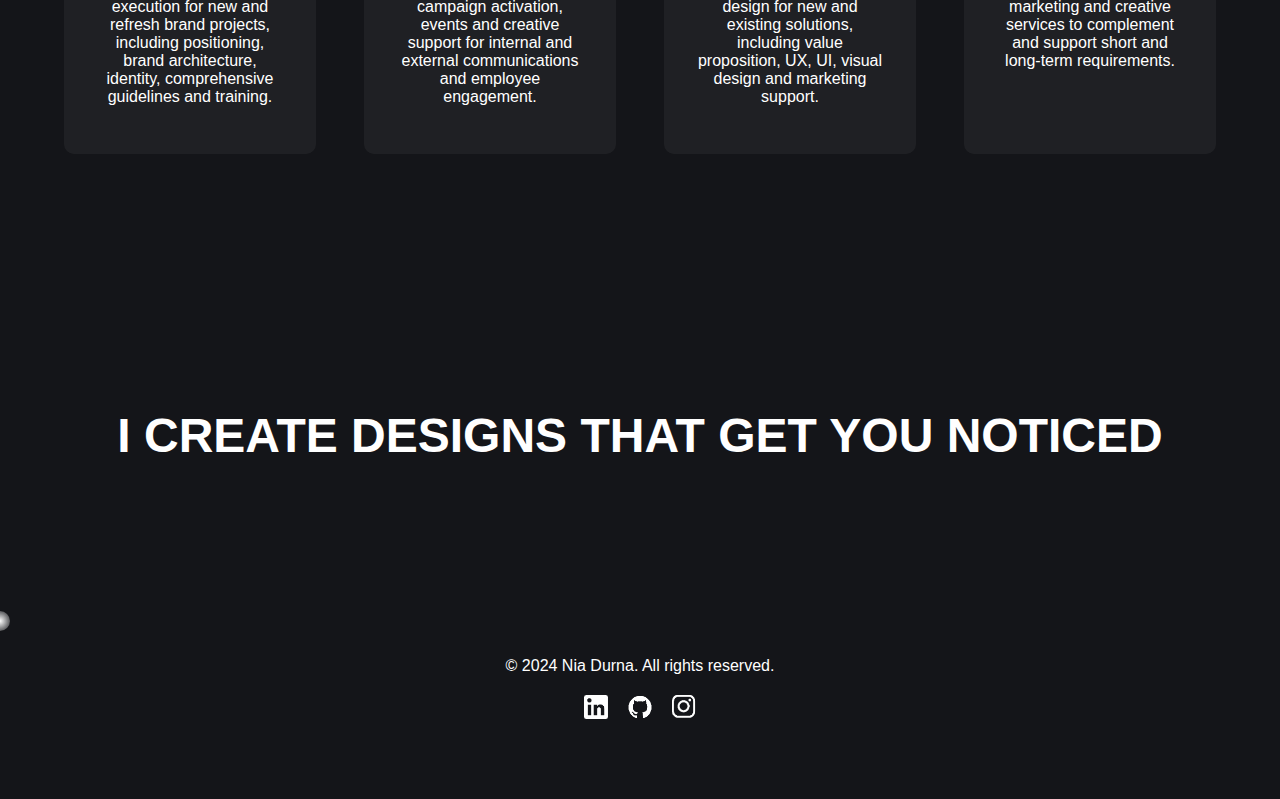
==== commit 7c30c4a0: "Update index.html" ====
--- a/index.html
+++ b/index.html
@@ -4,6 +4,8 @@
     <meta charset="UTF-8">
     <meta name="viewport" content="width=device-width, initial-scale=1.0">
     <link rel='stylesheet' href='portfolio.css'>
+      <link rel="icon" type="image/png" href="flavicon.png">
+
    
 </head>
 <body>
@@ -24,23 +26,26 @@
         </div>
         <nav class="nav-menu" id="navMenu">
             <ul>
-                <li><a href="#calendar">Calendar</a></li>
-                <li><a href="#about">About</a></li>
-                <li><a href="#services">Services</a></li>
-                <li><a href="#contact">Contact</a></li>
+                <li><a href="https://niaaled.github.io/portfolio/xmascalendar.html">Calendar</a></li>
+                <li><a href="https://niaaled.github.io/portfolio/index.html">About</a></li>
+                <li><a href="https://niaaled.github.io/portfolio/projects.html">Projects</a></li>
+                <li><a href="https://niaaled.github.io/portfolio/contact.html">Contact</a></li>
+
+
             </ul>
         </nav>
     </header>
 
     <main>
         <section id="home">
-            <h1>Your Name</h1>
+            <h1>Nia Durna</h1>
             <p>Aspiring Web Developer & Designer</p>
         </section>
 
         <section id="about">
             <h2>About Me</h2>
-            <p>Write a brief introduction about yourself, your skills, and your professional journey.</p>
+            <p>Currently working in tech sales but ambitious about becoming a developer.
+            See below what I plan to offer.</p>
          </section>
 
         
@@ -85,7 +90,7 @@
        
     </main>
 <footer>
-    <p>&copy; 2024 Your Name. All rights reserved.</p>
+    <p>&copy; 2024 Nia Durna. All rights reserved.</p>
     <div class="social-links">
         <a href="https://linkedin.com/in/nia-durna-6947a9235" target="_blank">
             <img src="LI.png" alt="LinkedIn" class="social-icon">
@@ -97,6 +102,8 @@
             <img src="instagram.png" alt="Instagram" class="social-icon">
         </a>
     </div>
+    <br>
+    <br>
 </footer>
 
 
--- a/portfolio.css
+++ b/portfolio.css
@@ -1,45 +1,28 @@
 body {
-    font-family: 'Raleway', sans-serif;
-    line-height: 1.6;
+    font-family: 'Arial', sans-serif;
+    background-color: #141519;
     color: #ffffff;
-    background-color: #141519;
-    margin: 40px;
+    margin: 0;
     padding: 0;
-}
-
-
-html {
-  
-        scroll-behavior: smooth;
-}
-* {
-    box-sizing: border-box;
-}
-
+    min-height: 100vh;
+    cursor: none; /* Hide the default cursor */
+}
 
 .parallax {
     height: 100vh;
     overflow: hidden;
     position: relative;
-    background-attachment: fixed;
-    background-position: center;
-    background-repeat: no-repeat;
-    background-size: cover;
 }
 
 .title {
     position: relative;
     height: 100%;
     width: 100%;
-    display: flex;
-    align-items: center;
-    justify-content: center;
-}
-
+}
 
 .title img {
-    width: 100%;
-    height: 100%;
+    width: 150%;
+    height: 150%;
     object-fit: cover;
     position: absolute;
     top: 0;
@@ -48,270 +31,77 @@
 
 .text-overlay {
     position: absolute;
-    top: 50%;
-    left: 10%;
-    transform: translateY(-50%);
-    color: white;
-    font-style: italic;
+    top: 40%;
+    left: 50%;
+    transform: translate(-50%, -50%);
+    text-align: center;
     z-index: 1;
-}
-
-
-h1 {
-    font-size: 3em;
-    margin-bottom: 0.5em;
-    animation: slideIn 1s ease-out;
-    animation-fill-mode: forwards;
-    opacity: 0;
-  transform: translateX(-100%);
-  transition: opacity 1s ease-out, transform 1s ease-out;
-}
-
-
-p {
-    font-size: 1.2em;
-    animation: slideIn 1s ease-out;
-    animation-fill-mode: forwards;
-    opacity: 0;
-  transform: translateX(-100%);
-  transition: opacity 1s ease-out, transform 1s ease-out;
-}
-
-h1.animate, p.animate {
-    opacity: 1;
-    transform: translateX(0);
-  }
-  
-
-
-.tagline:hover {
-    animation: wiggle 0.5s ease-in-out infinite;
-  }
-  
-  @keyframes wiggle {
-    0%, 100% { transform: rotate(0deg); }
-    25% { transform: rotate(5deg); }
-    75% { transform: rotate(-5deg); }
-  }
-  
-@keyframes slideIn {
-    0% {
-      transform: translateX(-100%);
-      opacity: 0;
-    }
-    100% {
-      transform: translateX(0);
-      opacity: 1;
-    }
-  }
-  
-  @keyframes fadeIn {
-    0% {
-      opacity: 0;
-    }
-    100% {
-      opacity: 1;
-    }
-  }
-
-  
-
-.content {
-    height: 1000px;
-    background-color: #f4f4f4;
-
-    padding: 20px;
-}
-.container {
-    max-width: 1200px;
-    margin: 0 auto;
-    padding: 0 10px;
-}
-
-header {
-    -color: #fff;
-    box-shadow: 0 2px 5px rgba(0,0,0,0.1);
-}
-
-
+    font-family:Impact, Haettenschweiler, 'Arial Narrow Bold', sans-serif
+
+    
+}
+
+.text-overlay h1 {
+    font-size: 3.5em;
+    margin-bottom: 20px;
+}
+
+/* Navigation */
 .menu {
-    width: 24px;
-    height: 24px;
-    position: absolute;
-    top: 10px;
-    left: 10px;  /* Change from right: 10px to left: 10px */
-    transition: transform 0.3s ease;
+    position: fixed;
+    top: 20px;
+    left: 20px;
+    width: 40px;
+    height: 40px;
     cursor: pointer;
     z-index: 1001;
 }
 
-.menu:hover {
-    transform: rotate(20deg);  /* Fixed syntax error */
-}
-
 .menu img {
-    width: 60px;        /* Fixed from 1000% to 100% */
-    height: 60px;       /* Fixed from 90px to 100% */
+    width: 100%;
+    height: 100%;
     object-fit: contain;
 }
-
 
 .nav-menu {
     position: fixed;
     top: 0;
-    left: -300px;  /* Change from right: -300px to left: -300px */
-    width: 300px;
+    left: -250px;
+    width: 250px;
     height: 100vh;
-    background-color: rgba(251, 251, 251, 0.506);
-    transition: left 0.3s ease-in-out;  /* Change from right to left */
+    background-color: rgba(211, 211, 211, 0.9);
+    transition: left 0.3s ease-in-out;
     z-index: 1000;
 }
 
 .nav-menu.active {
-    left: 0;  /* Change from right: 0 to left: 0 */
-}
-
-
-
+    left: 0;
+}
 
 .nav-menu ul {
     padding: 50px 0 0 0;
     list-style: none;
+    margin: 0;
 }
 
 .nav-menu ul li {
-    padding: 20px 40px;
+    padding: 15px 30px;
 }
 
 .nav-menu ul li a {
-    font-family:'Trebuchet MS', 'Lucida Sans Unicode', 'Lucida Grande', 'Lucida Sans', Arial, sans-serif;
-    font-stretch: expanded;
+    font-family: 'Trebuchet MS', sans-serif;
+    font-size: 18px;
     font-weight: bold;
-    color: rgb(87, 85, 85);
+    color: #333;
     text-decoration: none;
-    font-size: 18px;
-}
-
-.hero {
-    text-align: center;
-    padding: 50px 0;
-}
-
-.portfolio-grid {
-    display: grid;
-    grid-template-columns: 1fr;
-    gap: 10px;
-}
-
-.portfolio-item img {
-    width: 100%;
-    height: auto;
-}
-
-@media screen and (min-width: 769px) and (max-width: 1024px) {
-    h1 {
-        font-size: 2em;
-    }
-
-    .portfolio-grid {
-        grid-template-columns: repeat(2, 1fr);
-    }
-
-    .text-overlay {
-        left: 5%;
-         width: 90%;
-        text-align: center;
-    }
-
-
-
-    
-
-
-
-#contact {
-    background-color: #f4f4f4;
-    padding: 50px;
-    text-align: center;
-    font-family: Verdana;
-}
-
-#contact h2 {
-    color: #ffffff;
-    font-family: Verdana;
-    font-size: 2.5em;
-    margin-bottom: 20px;
-}
-
-#contactForm {
-    font-family: Verdana;
-    max-width: 600px;
-    margin: 0 auto;
-    display: flex;
-    flex-direction: column;
-    gap: 15px;
-}
-
-#contactForm label {
-    font-size: 1.2em;
-    text-align: left;
-    font-family: Verdana;
-}
-
-#contactForm input, #contactForm textarea {
-    font-family: Verdana;
-    padding: 10px;
-    font-size: 1em;
-    border: 1px solid #ccc;
-    border-radius: 5px;
-    width: 100%;
-}
-
-#contactForm button {
-    padding: 15px;
-    font-size: 1.2em;
-    font-family: Verdana;
-    background-color: #bcb2b2;
-    color: white;
-    border: none;
-    border-radius: 200px;
-    cursor: pointer;
-    transition: background-color 0.3s ease;
-}
-
-#contactForm button:hover {
-    background-color: #555;
-    font-family: Verdana;
-}
-
-@media screen and (max-width: 768px) {
-    #contact {
-        padding: 30px;
-    }
-
-    #contact h2 {
-        font-size: 2em;
-    }
-
-    #contactForm {
-        gap: 10px;
-    }
-
-    #contactForm label {
-        font-size: 1em;
-    }
-
-    #contactForm input, #contactForm textarea {
-        font-size: 0.9em;
-    }
-
-    #contactForm button {
-        font-size: 1em;
-        padding: 10px;
-    }
-}
-
-
+    transition: color 0.3s ease;
+}
+
+/* Sections */
+#home, #about {
+    padding: 60px 20px;
+    text-align: center;
+}
 
 .services-container {
     display: grid;
@@ -319,151 +109,48 @@
     gap: 3rem;
     padding: 6rem 4rem;
     background-color: #141519;
-    color: white;
-    position: relative;
-    overflow: hidden;
-}
-
-.services-container::before {
-    content: '';
-    position: absolute;
-    top: -50%;
-    left: -50%;
-    width: 200%;
-    height: 200%;
-    background: radial-gradient(circle, rgba(255,255,255,0.1) 0%, rgba(255,255,255,0) 70%);
-    transform: rotate(45deg);
-    z-index: 1;
 }
 
 .service {
     padding: 2rem;
     text-align: center;
-    background-color: rgba(255,255,255,0.05);
+    background-color: rgba(255, 255, 255, 0.05);
     border-radius: 10px;
-    transition: transform 0.3s ease, box-shadow 0.3s ease;
-    position: relative;
-    z-index: 2;
+    transition: transform 0.3s ease;
 }
 
 .service:hover {
     transform: translateY(-10px);
-    box-shadow: 0 10px 20px rgba(0,0,0,0.2);
-}
-
-.service h2 {
-    font-family: 'Arial', sans-serif;
-    font-size: 1.8rem;
-    font-weight: bold;
-    text-transform: uppercase;
-    margin-bottom: 1.5rem;
-    letter-spacing: 2px;
-    position: relative;
-    padding-bottom: 1rem;
-}
-
-.service h2::after {
-    content: '';
-    position: absolute;
-    bottom: 0;
-    left: 50%;
-    transform: translateX(-50%);
-    width: 50px;
-    height: 3px;
-    background-color: #ffffff;
-}
-
-.service p {
-    font-size: 1.1rem;
-    line-height: 1.6;
-    opacity: 0.9;
-    margin-top: 1rem;
-}
-
-
+}
 
 .tagline {
-    display: flex;
-    justify-content: center;
-    align-items: center;
-    text-align: center;
-    background-color: #141519;
-    color: white;
+    text-align: center;
     padding: 90px 20px;
-    margin: 20px;
-    height: 100vh;
-    width: 100%;
-    position: absolute;
-    top: 0;
-    left: 0;
 }
 
 .tagline h1 {
     font-size: 3rem;
     font-weight: bold;
     text-transform: uppercase;
-    max-width: 800px;
-    margin: 0 auto;
-    line-height: 1.2;
-}
-
-@media (max-width: 768px) {
-    .tagline h1 {
-        font-size: 2rem;
-    }
-}
-
-
-@media (max-width: 768px) {
-    .services-container {
-        grid-template-columns: 1fr;
-        gap: 1rem;
-    }
-    
-    .tagline h1 {
-        font-size: 2.5rem;
-    }
-}
-
-    footer {
-    padding: 2rem;
-    text-align: center;
+}
+
+/* Footer */
+footer {
     background-color: #141519;
-    color: white;
+    padding: 20px;
+    text-align: center;
 }
 
 .social-links {
     display: flex;
     justify-content: center;
-    align-items: center;
-    gap: 2rem;
-    padding: 20px 0;
-}
-
-.social-links img {
+    gap: 20px;
+    margin: 20px 0;
+}
+
+.social-icon {
     width: 24px;
     height: 24px;
-    object-fit: contain;
-    transition: transform 0.3s ease;
-}
-
-.social-links img:hover {
-    transform: translateY(-3px);
-}
-
-footer {
-    position: fixed;
-    bottom: 0;
-    width: 100%;
-    background-color: #141519;
-    padding: 1rem;
-    text-align: center;
-}
-
-
-.social-icon {
-    width: 4px;
-    height: 4px;
     transition: transform 0.3s ease;
 }
 
@@ -471,8 +158,200 @@
     transform: translateY(-3px);
 }
 
-.social-links a {
+.cursor {
+    display: block;
+    position: fixed;
+    width: 20px;
+    height: 20px;
+    background: radial-gradient(circle, rgba(255, 255, 255, 1) 0%, rgba(255, 255, 255, 0.5) 50%, rgba(255, 255, 255, 0) 100%);
+    border-radius: 50%;
+    pointer-events: none;
+    transform: translate(-50%, -50%);
+    z-index: 9999;
+    transition: width 0.2s, height 0.2s;
+}
+
+
+
+
+
+@media screen and (max-width: 768px) {
+    .services-container {
+        padding: 3rem 1rem;
+        gap: 1.5rem;
+    }
+    
+    .tagline h1 {
+        font-size: 1.5rem;
+    }
+}
+
+
+
+
+
+.projects-container {
+    padding: 6rem 4rem;
+    background-color: #141519;
+}
+
+.projects-container h1 {
+    text-align: center;
+    margin-bottom: 3rem;
+    font-size: 3.5em;
+    text-transform: uppercase;
+}
+
+.projects-grid {
+    display: grid;
+    grid-template-columns: repeat(2, 1fr);
+    gap: 3rem;
+    max-width: 1200px;
+    margin: 0 auto;
+}
+
+.project {
+    position: relative;
+    border-radius: 10px;
+    overflow: hidden;
+    background-color: rgba(255, 255, 255, 0.05);
+    transition: transform 0.3s ease;
+}
+
+.project:hover {
+    transform: translateY(-10px);
+}
+
+.project-image {
+    position: relative;
+    aspect-ratio: 16/9;
+    overflow: hidden;
+}
+
+.project-image img {
+    width: 100%;
+    height: 100%;
+    object-fit: cover;
+}
+
+.project-overlay {
+    position: absolute;
+    top: 0;
+    left: 0;
+    width: 100%;
+    height: 100%;
+    background: rgba(20, 21, 25, 0.9);
+    display: flex;
+    flex-direction: column;
+    justify-content: center;
+    align-items: center;
+    opacity: 0;
+    transition: opacity 0.3s ease;
+}
+
+.project:hover .project-overlay {
+    opacity: 1;
+}
+
+.project-overlay h3 {
     color: white;
-    text-decoration: none;
-}
-
+    font-size: 1.5em;
+    margin-bottom: 10px;
+}
+
+.project-overlay p {
+    color: #888;
+    font-size: 1em;
+}
+
+
+
+
+@media screen and (max-width: 768px) {
+    .projects-container {
+        padding: 3rem 1rem;
+    }
+    
+    .projects-grid {
+        grid-template-columns: 1fr;
+        gap: 1.5rem;
+    }
+    
+    .projects-container h1 {
+        font-size: 2.5em;
+    }
+}
+
+
+
+#contact {
+    background: linear-gradient(135deg, #1a1a1a, #000);
+    padding: 60px 50px;
+    color: white;
+    font-family: Arial, sans-serif;
+}
+
+#contact h1 {
+    font-size: 3.5em;
+    margin-bottom: 30px;
+    text-transform: uppercase;
+    letter-spacing: 2px;
+}
+
+#contact h2 {
+    font-size: 2.5em;
+    margin-bottom: 40px;
+}
+
+#contactForm {
+    max-width: 500px;
+    margin: 0 auto;
+    display: flex;
+    flex-direction: column;
+    gap: 20px;
+}
+
+#contactForm input,
+#contactForm textarea {
+    padding: 15px;
+    font-size: 1em;
+    background-color: white;
+    border: none;
+    border-radius: 4px;
+}
+
+#contactForm textarea {
+    height: 150px;
+    resize: vertical;
+}
+
+#contactForm button {
+    padding: 15px 20px;
+    font-size: 1em;
+    background-color: white;
+    color: black;
+    border: none;
+    border-radius: 4px;
+    cursor: pointer;
+    transition: all 0.3s ease;
+}
+
+#contactForm button:hover {
+    transform: translateY(-2px);
+    box-shadow: 0 5px 15px rgba(255, 255, 255, 0.2);
+}
+
+@media screen and (max-width: 768px) {
+    #contact {
+        padding: 40px 20px;
+    }
+    
+    #contact h1 {
+        font-size: 2.5em;
+    }
+    
+    #contact h2 {
+        font-size: 2em;
+    }
+}
+
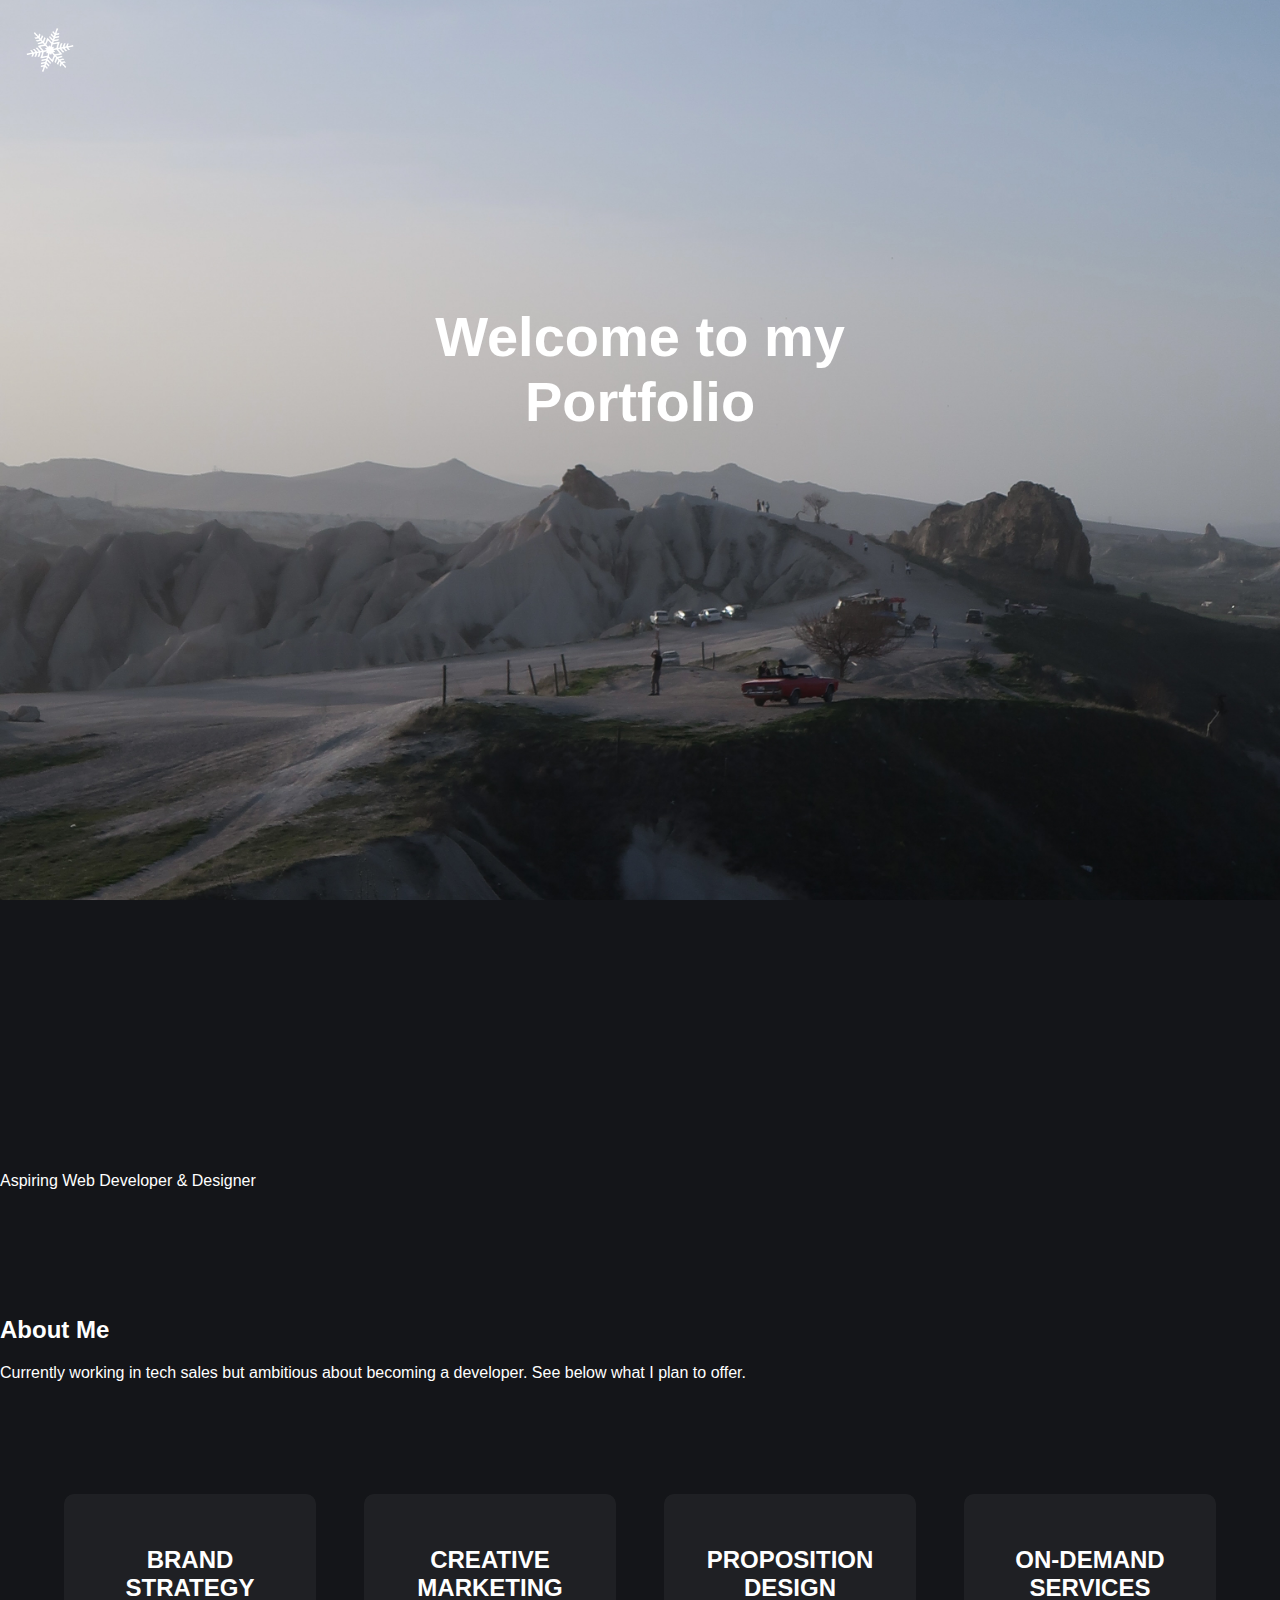
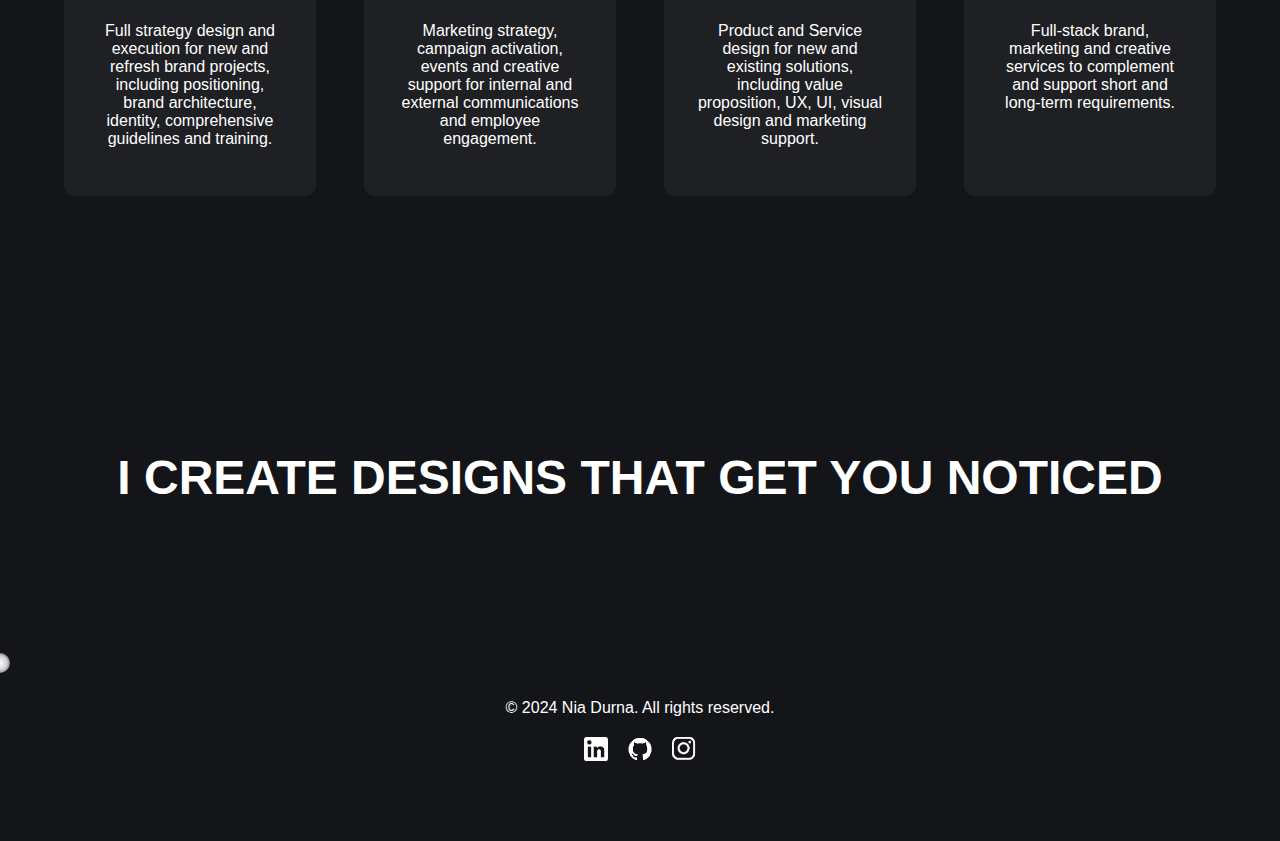
==== commit 9261ca6f: "Update index.html" ====
--- a/index.html
+++ b/index.html
@@ -37,11 +37,20 @@
     </header>
 
     <main>
+
+        <br>
+        <br>
+        <br>
+        <br>
         <section id="home">
             <h1>Nia Durna</h1>
             <p>Aspiring Web Developer & Designer</p>
         </section>
-
+<br>
+        <br>
+        <br>
+        <br>
+        <br>
         <section id="about">
             <h2>About Me</h2>
             <p>Currently working in tech sales but ambitious about becoming a developer.
--- a/portfolio.css
+++ b/portfolio.css
@@ -21,8 +21,8 @@
 }
 
 .title img {
-    width: 150%;
-    height: 150%;
+    width: 100%;
+    height: 100%;
     object-fit: cover;
     position: absolute;
     top: 0;
@@ -36,9 +36,7 @@
     transform: translate(-50%, -50%);
     text-align: center;
     z-index: 1;
-    font-family:Impact, Haettenschweiler, 'Arial Narrow Bold', sans-serif
-
-    
+    font-family: Impact, Haettenschweiler, 'Arial Narrow Bold', sans-serif;
 }
 
 .text-overlay h1 {
@@ -53,13 +51,16 @@
     left: 20px;
     width: 40px;
     height: 40px;
-    cursor: pointer;
     z-index: 1001;
 }
 
+.menu:hover {
+    transform: rotate(20deg);
+}
+
 .menu img {
-    width: 100%;
-    height: 100%;
+    width: 150%;
+    height: 150%;
     object-fit: contain;
 }
 
@@ -85,7 +86,7 @@
 }
 
 .nav-menu ul li {
-    padding: 15px 30px;
+   padding: 25px 50px;
 }
 
 .nav-menu ul li a {
@@ -98,9 +99,17 @@
 }
 
 /* Sections */
-#home, #about {
+#home h1 {
     padding: 60px 20px;
     text-align: center;
+    opacity: 0;
+    transform: translateY(20px);
+    transition: opacity 0.6s ease-out, transform 0.6s ease-out;
+}
+
+#home h1.animate {
+    opacity: 1;
+    transform: translateY(0);
 }
 
 .services-container {
@@ -159,20 +168,15 @@
 }
 
 .cursor {
-    display: block;
-    position: fixed;
+   position: fixed;
     width: 20px;
     height: 20px;
-    background: radial-gradient(circle, rgba(255, 255, 255, 1) 0%, rgba(255, 255, 255, 0.5) 50%, rgba(255, 255, 255, 0) 100%);
     border-radius: 50%;
+    background: radial-gradient(circle, rgba(255,255,255,1) 0%, rgba(255,255,255,0.8) 50%, rgba(255,255,255,0) 100%);
     pointer-events: none;
+    z-index: 9999;
     transform: translate(-50%, -50%);
-    z-index: 9999;
-    transition: width 0.2s, height 0.2s;
-}
-
-
-
+}
 
 
 @media screen and (max-width: 768px) {
@@ -185,10 +189,6 @@
         font-size: 1.5rem;
     }
 }
-
-
-
-
 
 .projects-container {
     padding: 6rem 4rem;
@@ -264,9 +264,6 @@
     font-size: 1em;
 }
 
-
-
-
 @media screen and (max-width: 768px) {
     .projects-container {
         padding: 3rem 1rem;
@@ -281,8 +278,6 @@
         font-size: 2.5em;
     }
 }
-
-
 
 #contact {
     background: linear-gradient(135deg, #1a1a1a, #000);
@@ -296,6 +291,7 @@
     margin-bottom: 30px;
     text-transform: uppercase;
     letter-spacing: 2px;
+    text-align: center;
 }
 
 #contact h2 {
@@ -332,7 +328,6 @@
     color: black;
     border: none;
     border-radius: 4px;
-    cursor: pointer;
     transition: all 0.3s ease;
 }
 
@@ -354,4 +349,3 @@
         font-size: 2em;
     }
 }
-
